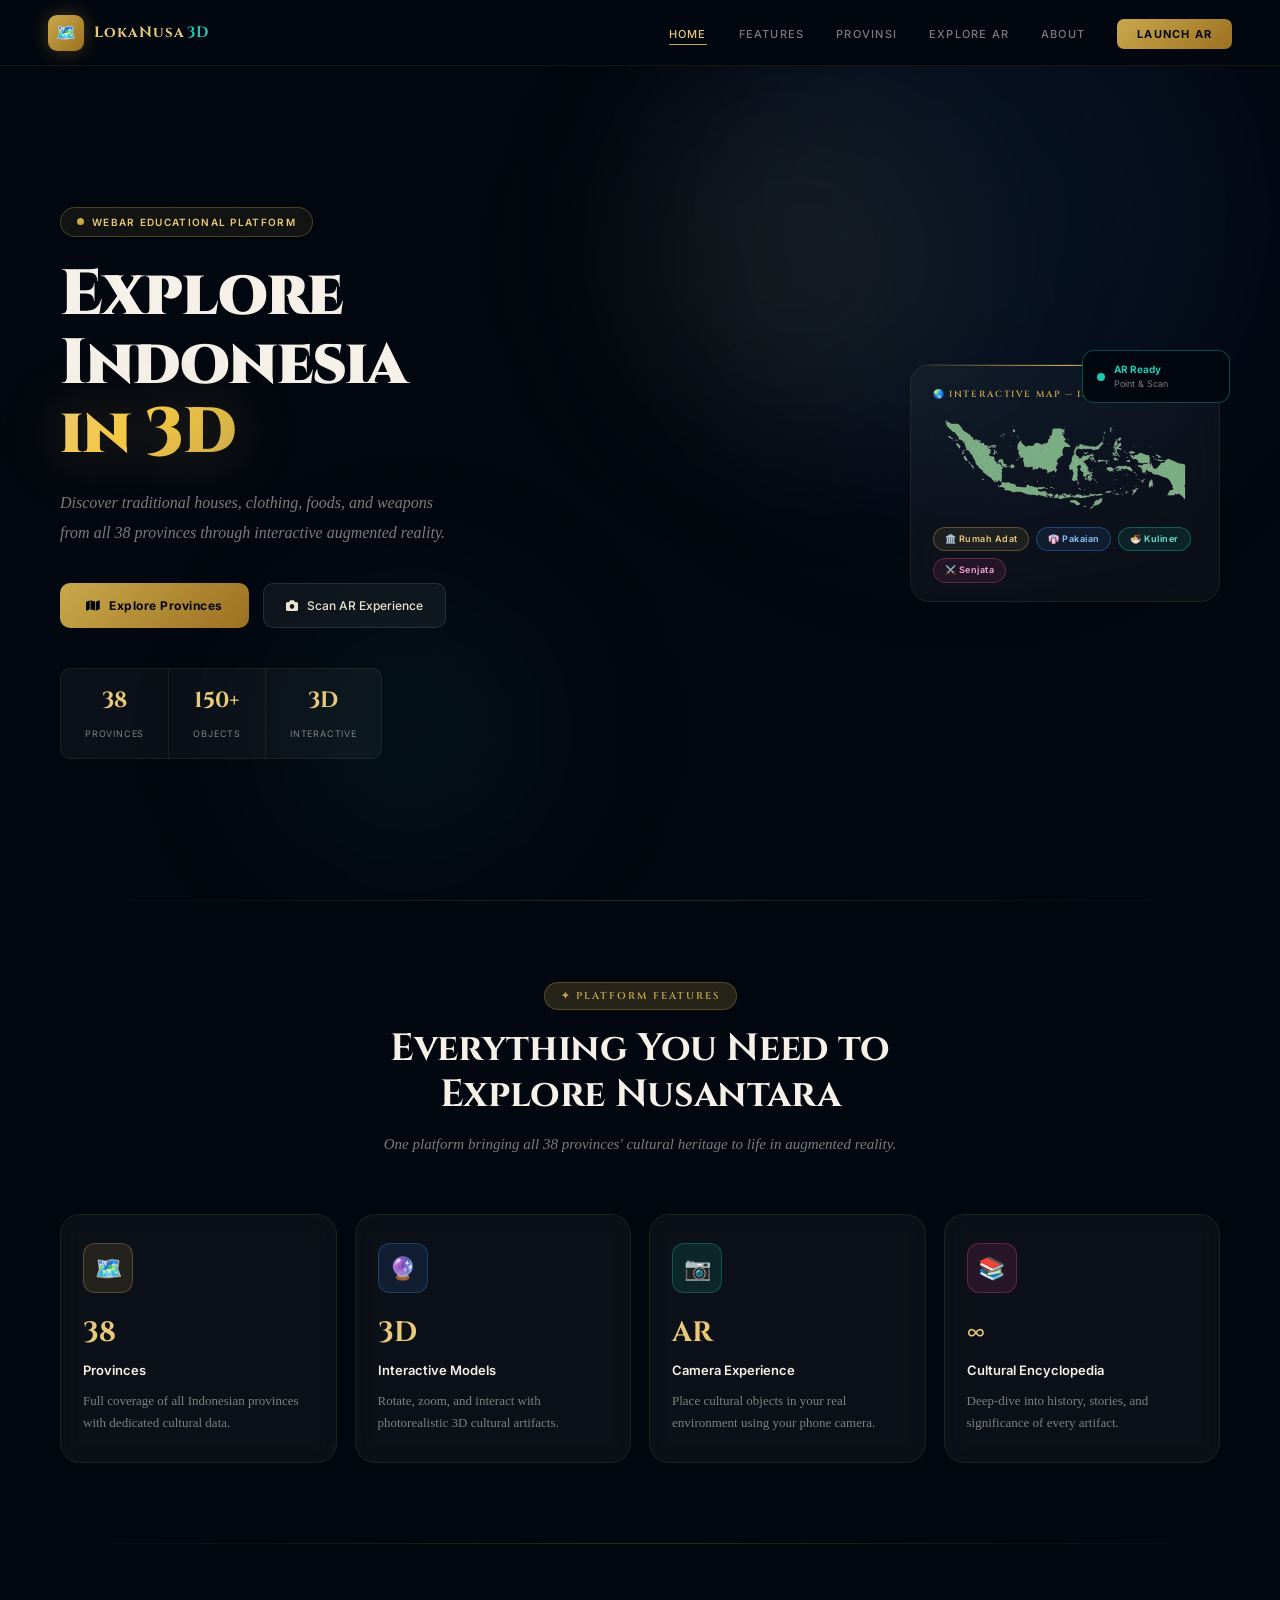
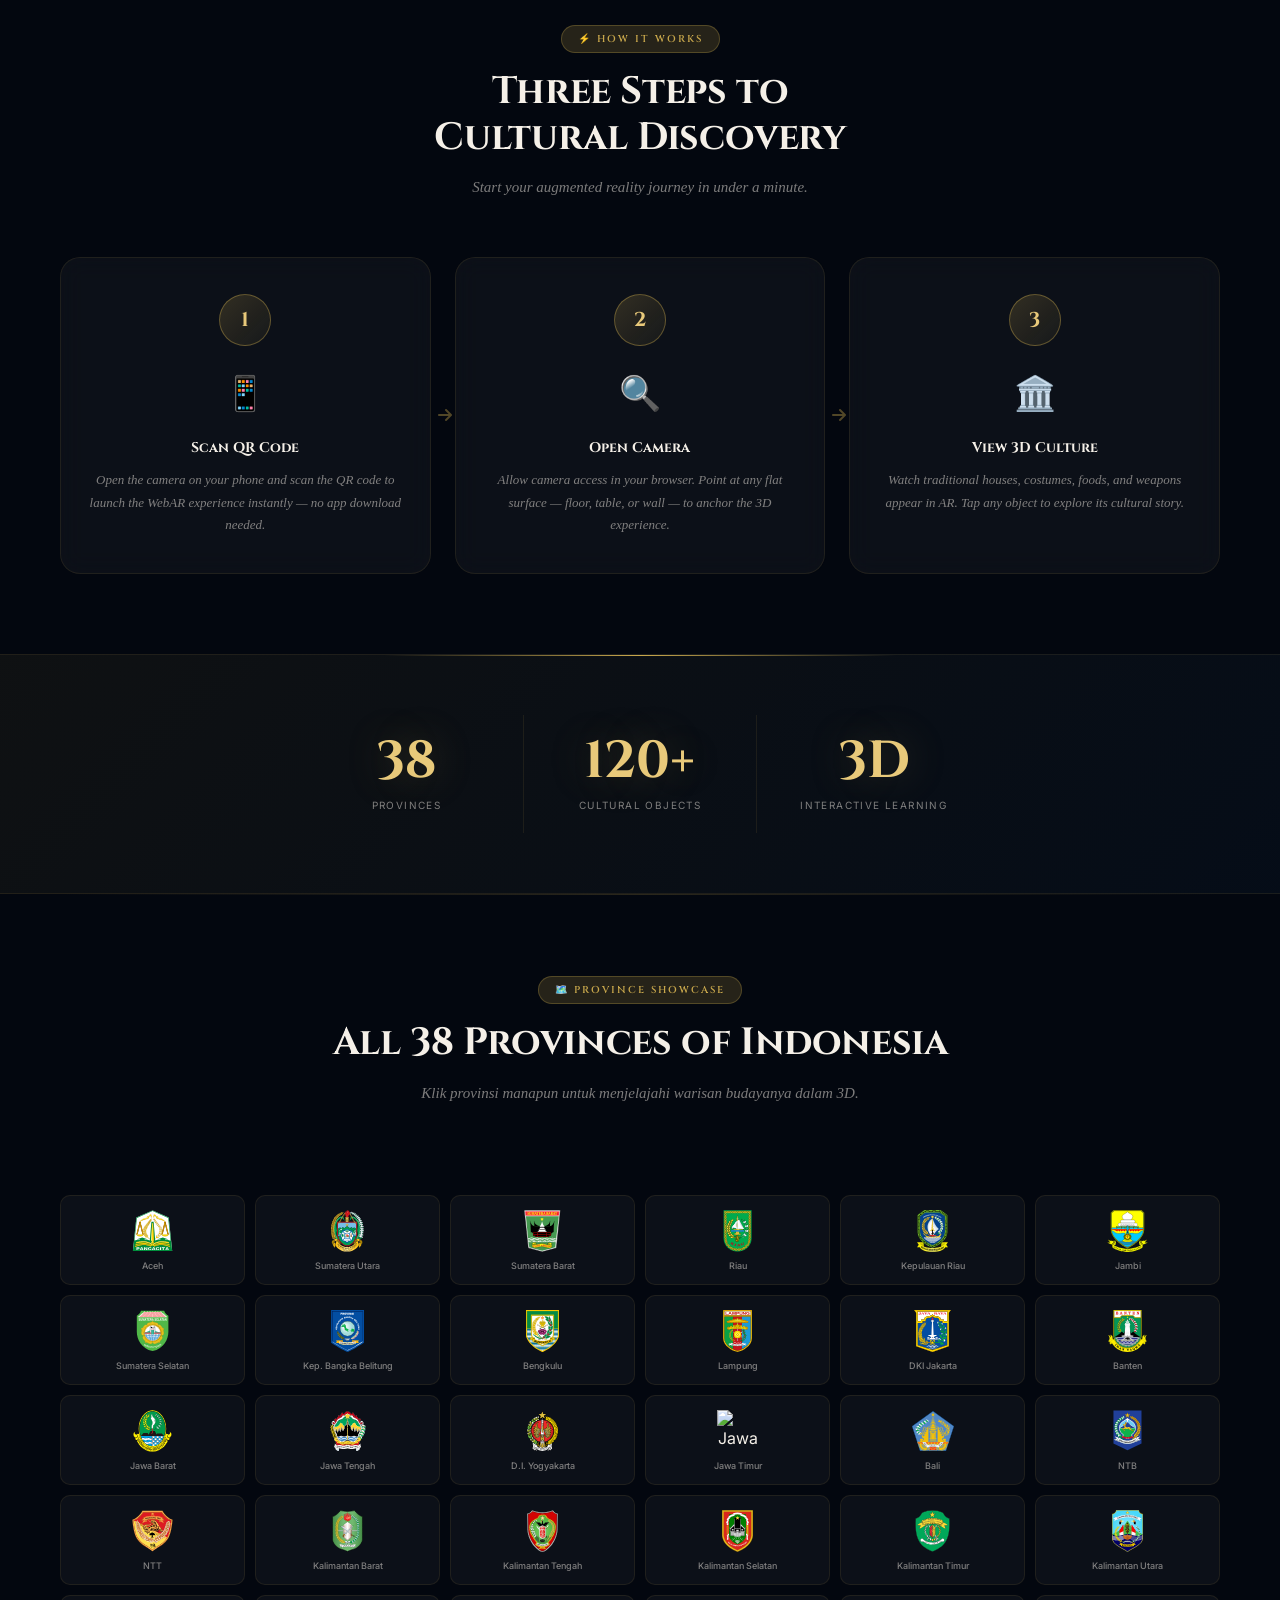
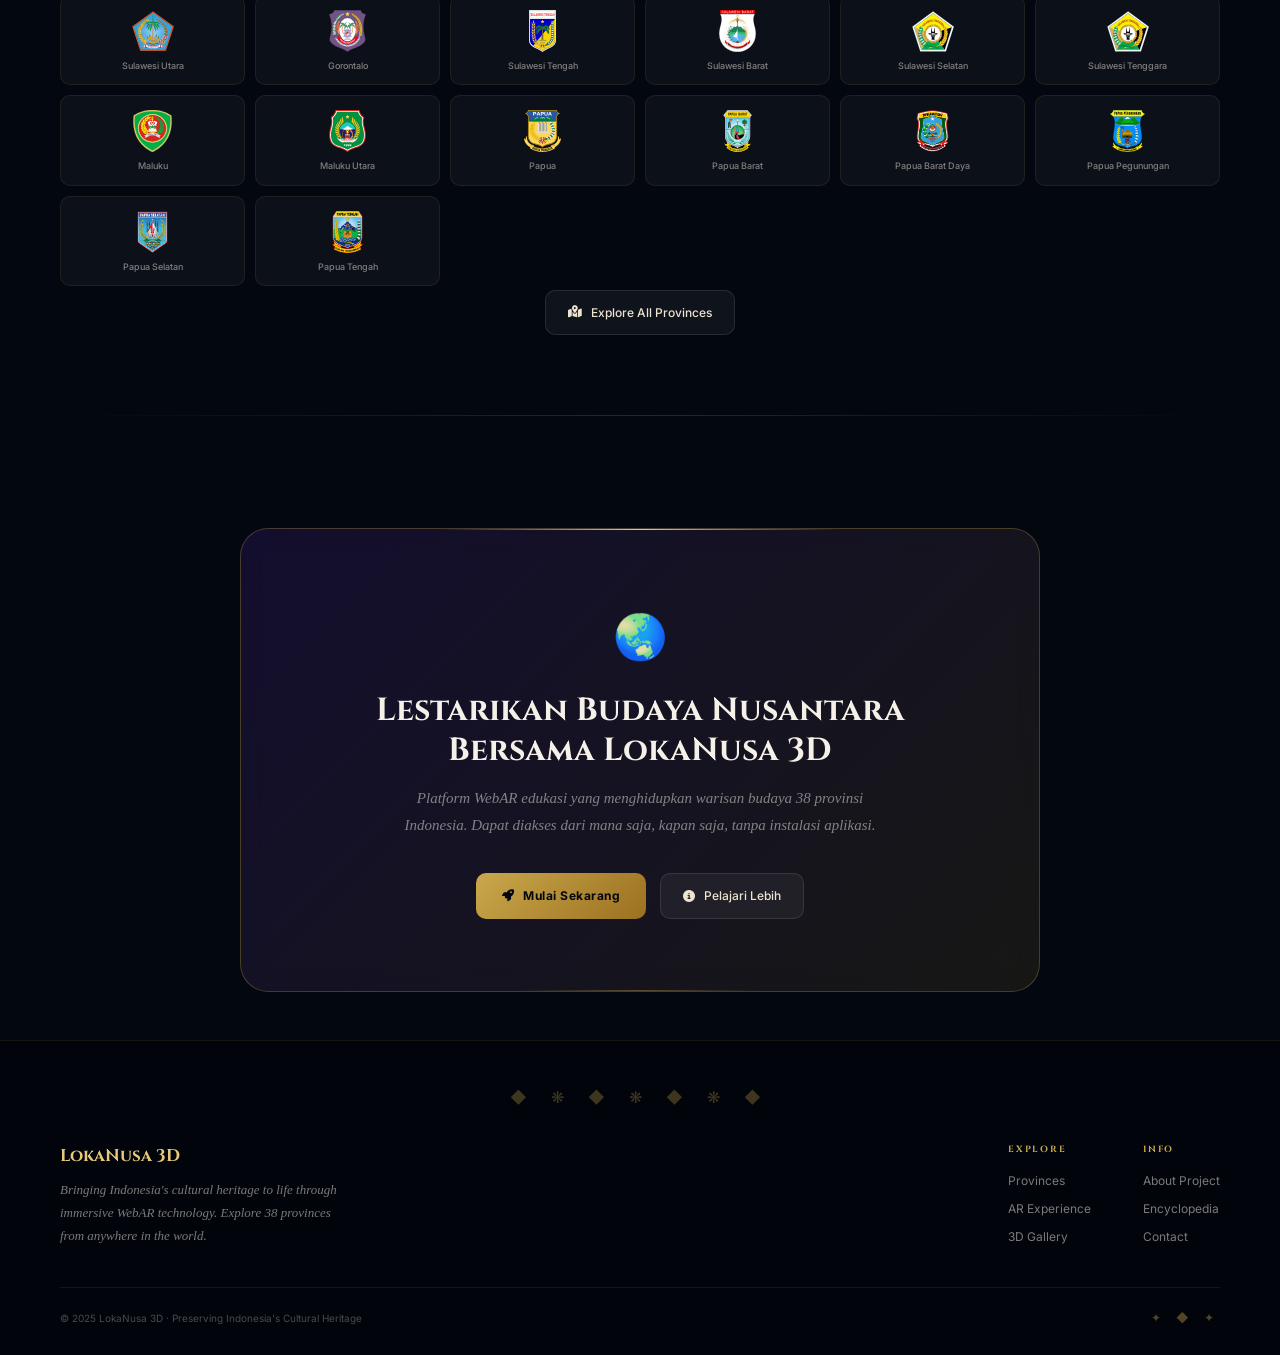
==== index.html @ 1c5eb28c "first commit lokanusa3d" ====
<!DOCTYPE html>
<html lang="id">
<head>
  <meta charset="UTF-8" />
  <meta http-equiv="X-UA-Compatible" content="IE=edge" />
  <meta name="viewport" content="width=device-width, initial-scale=1.0" />
  <title>LokaNusa 3D — Explore Indonesia in 3D</title>
  <link rel="preconnect" href="https://fonts.googleapis.com" />
  <link rel="preconnect" href="https://fonts.gstatic.com" crossorigin />
  <link href="https://fonts.googleapis.com/css2?family=Cinzel:wght@400;600;700&family=Inter:wght@300;400;500;600&display=swap" rel="stylesheet" />
  <link rel="stylesheet" href="https://cdnjs.cloudflare.com/ajax/libs/font-awesome/6.5.0/css/all.min.css" crossorigin="anonymous" />
  <link rel="stylesheet" href="/home/style.css" />
</head>
<body>

  <!-- ═══ NAVBAR ═══ -->
<nav class="ln-nav" id="navbar">
  <div class="nav-logo">
    <div class="nav-logo-glyph">🗺️</div>
    <span class="nav-logo-text">LokaNusa<span class="logo-3d">3D</span></span>
  </div>
  <ul class="nav-links" id="navMenu">
    <li><a href="#home" class="active">Home</a></li>
    <li><a href="#features">Features</a></li>
    <li><a href="#provinces">PROVINSI</a></li>
    <li><a href="#how-it-works">Explore AR</a></li>
    <li><a href="#about">About</a></li>
    <li><a href="#contact" class="nav-cta">Launch AR</a></li>
  </ul>
  <button class="nav-hamburger" id="hamburger" aria-label="Menu">
    <span></span><span></span><span></span>
  </button>
</nav>

  <!-- ═══ HERO ═══ -->
  <section class="nv-hero" id="home">
    <div class="hero-glow-orb orb1"></div>
    <div class="hero-glow-orb orb2"></div>
    <div class="hero-glow-orb orb3"></div>

    <div class="hero-content reveal">
      <div class="hero-badge">
        <div class="hero-badge-dot"></div>
        WebAR Educational Platform
      </div>
      <h1 class="hero-title">Explore<br>Indonesia<br><span class="gold">in 3D</span></h1>
      <p class="hero-sub">Discover traditional houses, clothing, foods, and weapons from all 38 provinces through interactive augmented reality.</p>
      <div class="hero-btns">
        <a href="#provinces" class="btn-gold">
          <i class="fa-solid fa-map"></i> Explore Provinces
        </a>
        <a href="#how-it-works" class="btn-outline">
          <i class="fa-solid fa-camera"></i> Scan AR Experience
        </a>
      </div>
      <div class="hero-stats">
        <div class="hs-stat"><strong>38</strong><span>Provinces</span></div>
        <div class="hs-stat"><strong>150+</strong><span>Objects</span></div>
        <div class="hs-stat"><strong>3D</strong><span>Interactive</span></div>
      </div>
    </div>

    <div class="hero-map-wrap reveal delay-1">
      <div class="map-card float-anim">
        <div class="map-card-title">🌏 Interactive Map — Indonesia</div>
        <img src="../assets/maps/id.svg" class="indo-map" alt="Indonesia Map">
        <div class="culture-chips">
          <div class="chip chip-gold">🏛️ Rumah Adat</div>
          <div class="chip chip-blue">👘 Pakaian</div>
          <div class="chip chip-teal">🍜 Kuliner</div>
          <div class="chip chip-pink">⚔️ Senjata</div>
        </div>
      </div>

      <div class="ar-status-chip float-anim-2">
        <div class="ar-dot"></div>
        <div>
          <div class="ar-label">AR Ready</div>
          <div class="ar-sub">Point &amp; Scan</div>
        </div>
      </div>
    </div>
  </section>

  <!-- ═══ FEATURES ═══ -->
  <div class="section-divider"></div>
  <section class="nv-section" id="features">
    <div class="section-header">
      <div class="section-tag">✦ Platform Features</div>
      <h2 class="section-title">Everything You Need to<br>Explore Nusantara</h2>
      <p class="section-sub">One platform bringing all 38 provinces' cultural heritage to life in augmented reality.</p>
    </div>
    <div class="features-grid">
      <div class="feat-card reveal">
        <div class="feat-icon icon-gold">🗺️</div>
        <div class="feat-num">38</div>
        <div class="feat-label">Provinces</div>
        <div class="feat-desc">Full coverage of all Indonesian provinces with dedicated cultural data.</div>
      </div>
      <div class="feat-card reveal delay-1">
        <div class="feat-icon icon-blue">🔮</div>
        <div class="feat-num">3D</div>
        <div class="feat-label">Interactive Models</div>
        <div class="feat-desc">Rotate, zoom, and interact with photorealistic 3D cultural artifacts.</div>
      </div>
      <div class="feat-card reveal delay-2">
        <div class="feat-icon icon-teal">📷</div>
        <div class="feat-num">AR</div>
        <div class="feat-label">Camera Experience</div>
        <div class="feat-desc">Place cultural objects in your real environment using your phone camera.</div>
      </div>
      <div class="feat-card reveal delay-3">
        <div class="feat-icon icon-pink">📚</div>
        <div class="feat-num">∞</div>
        <div class="feat-label">Cultural Encyclopedia</div>
        <div class="feat-desc">Deep-dive into history, stories, and significance of every artifact.</div>
      </div>
    </div>
  </section>

  <!-- ═══ HOW IT WORKS ═══ -->
  <div class="section-divider"></div>
  <section class="nv-section" id="how-it-works">
    <div class="section-header">
      <div class="section-tag">⚡ How It Works</div>
      <h2 class="section-title">Three Steps to<br>Cultural Discovery</h2>
      <p class="section-sub">Start your augmented reality journey in under a minute.</p>
    </div>
    <div class="hiw-grid">
      <div class="hiw-step reveal">
        <div class="hiw-num">1</div>
        <div class="hiw-icon">📱</div>
        <h3 class="hiw-title">Scan QR Code</h3>
        <p class="hiw-desc">Open the camera on your phone and scan the QR code to launch the WebAR experience instantly — no app download needed.</p>
        <div class="hiw-connector"><i class="fa-solid fa-arrow-right"></i></div>
      </div>
      <div class="hiw-step reveal delay-1">
        <div class="hiw-num">2</div>
        <div class="hiw-icon">🔍</div>
        <h3 class="hiw-title">Open Camera</h3>
        <p class="hiw-desc">Allow camera access in your browser. Point at any flat surface — floor, table, or wall — to anchor the 3D experience.</p>
        <div class="hiw-connector"><i class="fa-solid fa-arrow-right"></i></div>
      </div>
      <div class="hiw-step reveal delay-2">
        <div class="hiw-num">3</div>
        <div class="hiw-icon">🏛️</div>
        <h3 class="hiw-title">View 3D Culture</h3>
        <p class="hiw-desc">Watch traditional houses, costumes, foods, and weapons appear in AR. Tap any object to explore its cultural story.</p>
      </div>
    </div>
  </section>

  <!-- ═══ STATS ═══ -->
  <div class="stats-section">
    <div class="stats-grid">
      <div class="stat-item reveal">
        <div class="stat-num" data-target="38">0</div>
        <div class="stat-label">Provinces</div>
      </div>
      <div class="stat-divider"></div>
      <div class="stat-item reveal delay-1">
        <div class="stat-num" data-target="150" data-suffix="+">0</div>
        <div class="stat-label">Cultural Objects</div>
      </div>
      <div class="stat-divider"></div>
      <div class="stat-item reveal delay-2">
        <div class="stat-num">3D</div>
        <div class="stat-label">Interactive Learning</div>
      </div>
    </div>
  </div>

  <!-- ═══ PROVINCE SHOWCASE ═══ -->
  <div class="section-divider"></div>
  <section class="nv-section" id="provinces">
    <div class="section-header">
      <div class="section-tag">🗺️ Province Showcase</div>
      <h2 class="section-title">All 38 Provinces of Indonesia</h2>
      <p class="section-sub">Klik provinsi manapun untuk menjelajahi warisan budayanya dalam 3D.</p>
    </div>
    <div class="provinces-grid" id="provGrid"></div>
    <div class="prov-cta">
      <a href="#" class="btn-outline">
        <i class="fa-solid fa-map-location-dot"></i> Explore All Provinces
      </a>
    </div>
  </section>

  <!-- ═══ ABOUT / FEEDBACK ═══ -->
  <div class="section-divider"></div>
  <section class="nv-section" id="about">
    <div class="feedback-box reveal">
      <div class="fb-deco">🌏</div>
      <h2 class="fb-title">Lestarikan Budaya Nusantara<br>Bersama LokaNusa 3D</h2>
      <p class="fb-sub">Platform WebAR edukasi yang menghidupkan warisan budaya 38 provinsi Indonesia. Dapat diakses dari mana saja, kapan saja, tanpa instalasi aplikasi.</p>
      <div class="fb-btns">
        <a href="#contact" class="btn-gold"><i class="fa-solid fa-rocket"></i> Mulai Sekarang</a>
        <a href="#how-it-works" class="btn-outline"><i class="fa-solid fa-circle-info"></i> Pelajari Lebih</a>
      </div>
    </div>
  </section>

  <!-- ═══ FOOTER ═══ -->
  <footer class="nv-footer" id="contact">
    <div class="footer-ornament-top">◆ ❋ ◆ ❋ ◆ ❋ ◆</div>
    <div class="footer-top">
      <div class="footer-brand">
        <div class="footer-brand-name">LokaNusa 3D</div>
        <p class="footer-brand-desc">Bringing Indonesia's cultural heritage to life through immersive WebAR technology. Explore 38 provinces from anywhere in the world.</p>
      </div>
      <div class="footer-links">
        <div class="footer-col">
          <h5>Explore</h5>
          <a href="#provinces">Provinces</a>
          <a href="#how-it-works">AR Experience</a>
          <a href="#features">3D Gallery</a>
        </div>
        <div class="footer-col">
          <h5>Info</h5>
          <a href="#about">About Project</a>
          <a href="#features">Encyclopedia</a>
          <a href="#contact">Contact</a>
        </div>
      </div>
    </div>
    <div class="footer-bottom">
      <div class="footer-copy">© 2025 LokaNusa 3D · Preserving Indonesia's Cultural Heritage</div>
      <div class="footer-ornament-bottom">✦ ◆ ✦</div>
    </div>
  </footer>

  <!-- ✅ Diperbaiki: nama file script yang benar -->
  <script src="/home/main.js"></script>
</body>
</html>
---- home/style.css ----
/* ════════════════════════════════════════
   LokaNusa 3D — style.css  (Home Page)
   Dark Luxury · Gold Accent · Glassmorphism
   Unified with provinsi.css
════════════════════════════════════════ */

/* ─── ROOT VARIABLES ─── */
:root {
  --navy:        #03070f;
  --navy2:       #060d1c;
  --navy3:       #0a1530;
  --navy4:       #0e1e44;
  --gold:        #c9a84c;
  --gold2:       #e8c97a;
  --gold3:       #f5e0a0;
  --gold-dim:    rgba(201,168,76,0.18);
  --gold-glow:   rgba(201,168,76,0.35);
  --ivory:       #f5f0e8;
  --ivory2:      #ede4d0;
  --muted:       rgba(245,240,232,0.5);
  --muted2:      rgba(245,240,232,0.3);
  --border:      rgba(201,168,76,0.2);
  --border2:     rgba(201,168,76,0.1);
  --teal:        #1ec8b0;
  --blue:        #3a8ef6;
  --rose:        #ec4899;
  --purple:      #7c3aed;
  --glass:       rgba(255,255,255,0.04);
  --glass-hov:   rgba(255,255,255,0.07);
  --font-display:'Cinzel', serif;
  --font-body:   'Cormorant Garamond', serif;
  --font-ui:     'Inter', sans-serif;
  --r:           16px;
  --r-sm:        10px;
  --r-xs:        7px;
  --t:           0.35s cubic-bezier(.4,0,.2,1);
}

/* ─── RESET ─── */
*, *::before, *::after { box-sizing: border-box; margin: 0; padding: 0; }
html { scroll-behavior: smooth; }
body {
  font-family: var(--font-ui);
  background: var(--navy);
  color: var(--ivory);
  overflow-x: hidden;
  line-height: 1.6;
}
a { text-decoration: none; color: inherit; }
ul { list-style: none; }
button { cursor: pointer; border: none; font-family: var(--font-ui); }
img { display: block; }

/* Scrollbar */
::-webkit-scrollbar { width: 5px; }
::-webkit-scrollbar-track { background: var(--navy2); }
::-webkit-scrollbar-thumb { background: rgba(201,168,76,0.3); border-radius: 3px; }

/* ─── PARTICLE CANVAS ─── */
#particleCanvas {
  position: fixed; inset: 0;
  pointer-events: none; z-index: 0; opacity: 0.5;
}

/* ════════════════════════════════════════
   NAVBAR (unified — sama dengan provinsi.css)
════════════════════════════════════════ */
.ln-nav {
  position: sticky; top: 0; z-index: 1000;
  display: flex; align-items: center; justify-content: space-between;
  padding: 0 48px; height: 66px;
  background: rgba(3,7,15,0.8);
  backdrop-filter: blur(24px);
  -webkit-backdrop-filter: blur(24px);
  border-bottom: 1px solid var(--border2);
  transition: box-shadow 0.4s ease;
}
.ln-nav.scrolled {
  box-shadow: 0 4px 48px rgba(0,0,0,0.7);
  border-bottom-color: var(--border);
}

/* Logo */
.nav-logo { display: flex; align-items: center; gap: 10px; }
.nav-logo-glyph {
  width: 36px; height: 36px;
  background: linear-gradient(135deg, var(--gold), #9c7020);
  border-radius: 9px;
  display: flex; align-items: center; justify-content: center;
  font-size: 16px; color: var(--navy); font-weight: 900;
  box-shadow: 0 0 20px rgba(201,168,76,0.3);
  flex-shrink: 0;
}
.nav-logo-text {
  font-family: var(--font-display);
  font-size: 15px; font-weight: 700;
  color: var(--gold2); letter-spacing: 0.07em;
}
.logo-3d { color: var(--teal); margin-left: 2px; }

/* Nav links */
.nav-links {
  display: flex; align-items: center; gap: 32px;
}
.nav-links li a {
  font-size: 11px; font-weight: 500;
  color: var(--muted);
  letter-spacing: 0.11em; text-transform: uppercase;
  transition: color var(--t);
  position: relative;
}
.nav-links li a::after {
  content: '';
  position: absolute; bottom: -4px; left: 0; right: 0;
  height: 1px; background: var(--gold);
  transform: scaleX(0); transition: transform var(--t);
}
.nav-links li a:hover,
.nav-links li a.active { color: var(--gold2); }
.nav-links li a:hover::after,
.nav-links li a.active::after { transform: scaleX(1); }

.nav-cta {
  background: linear-gradient(135deg, var(--gold), #9c7020) !important;
  color: var(--navy) !important;
  padding: 8px 20px;
  border-radius: var(--r-xs);
  font-weight: 700 !important;
  font-size: 11px;
  transition: transform var(--t), box-shadow var(--t) !important;
}
.nav-cta:hover {
  transform: translateY(-2px);
  box-shadow: 0 8px 24px rgba(201,168,76,0.4) !important;
}
.nav-cta::after { display: none !important; }

/* Mobile hamburger */
.nav-hamburger {
  display: none;
  flex-direction: column; gap: 5px;
  background: none; border: 1px solid var(--border);
  padding: 9px 11px; border-radius: var(--r-xs);
  transition: background var(--t);
}
.nav-hamburger span {
  display: block; width: 18px; height: 1.5px;
  background: var(--ivory); border-radius: 2px;
}
.nav-hamburger:hover { background: var(--glass); }

/* ════════════════════════════════════════
   HERO
════════════════════════════════════════ */
.nv-hero {
  position: relative;
  min-height: calc(100vh - 66px);
  display: flex; align-items: center;
  gap: 60px; padding: 80px 60px 80px;
  overflow: hidden; z-index: 1;
}

/* Glow orbs */
.hero-glow-orb {
  position: absolute; border-radius: 50%;
  pointer-events: none; filter: blur(90px); z-index: 0;
}
.orb1 { width: 560px; height: 560px; background: rgba(58,142,246,0.08);  top: -130px; right: 40px; }
.orb2 { width: 320px; height: 320px; background: rgba(201,168,76,0.09);  top:  30px;  right: 320px; }
.orb3 { width: 260px; height: 260px; background: rgba(30,200,176,0.07);  bottom: 40px; left: 280px; }

/* Batik texture overlay */
.nv-hero::before {
  content: '';
  position: absolute; inset: 0; z-index: 0;
  opacity: 0.025;
  background-image:
    repeating-conic-gradient(rgba(201,168,76,0.3) 0%, transparent 1%, transparent 15%, rgba(201,168,76,0.2) 16%),
    repeating-linear-gradient(45deg, transparent 0px, transparent 20px, rgba(201,168,76,0.1) 20px, rgba(201,168,76,0.1) 21px);
  background-size: 60px 60px, 40px 40px;
  pointer-events: none;
}

/* Ornamental frame corners */
.hero-ornament-frame {
  position: absolute; inset: 20px;
  pointer-events: none; z-index: 1;
}
.orn-corner {
  position: absolute;
  width: 48px; height: 48px;
  border-color: rgba(201,168,76,0.28); border-style: solid;
}
.orn-tl { top: 0; left: 0; border-width: 1px 0 0 1px; }
.orn-tr { top: 0; right: 0; border-width: 1px 1px 0 0; }
.orn-bl { bottom: 0; left: 0; border-width: 0 0 1px 1px; }
.orn-br { bottom: 0; right: 0; border-width: 0 1px 1px 0; }

/* Ornamental lines — sesuai provinsi */
.orn-h-line, .orn-v-line {
  position: absolute;
  background: linear-gradient(90deg, transparent, rgba(201,168,76,0.15), transparent);
}
.orn-h-line { height: 1px; left: 60px; right: 60px; }
.orn-h-top  { top: 0; }
.orn-h-bot  { bottom: 0; }
.orn-v-line {
  width: 1px;
  background: linear-gradient(180deg, transparent, rgba(201,168,76,0.15), transparent);
  top: 60px; bottom: 60px;
}
.orn-v-left  { left: 0; }
.orn-v-right { right: 0; }

/* Hero content */
.hero-content {
  position: relative; z-index: 2;
  flex: 1; max-width: 500px;
}

.hero-badge {
  display: inline-flex; align-items: center; gap: 8px;
  background: rgba(201,168,76,0.08);
  border: 1px solid rgba(201,168,76,0.3);
  color: var(--gold2);
  padding: 6px 16px; border-radius: 32px;
  font-size: 10px; font-weight: 600;
  letter-spacing: 0.13em; text-transform: uppercase;
  margin-bottom: 24px;
}
.hero-badge-dot {
  width: 7px; height: 7px;
  border-radius: 50%; background: var(--gold);
  animation: pulse 2s infinite;
}

.hero-title {
  font-family: var(--font-display);
  font-size: clamp(42px, 5vw, 68px);
  font-weight: 900; line-height: 1.08;
  letter-spacing: -0.02em;
  color: var(--ivory);
  margin-bottom: 20px;
}
.hero-title .gold {
  background: linear-gradient(135deg, var(--gold2) 0%, #f5c842 40%, var(--gold) 100%);
  -webkit-background-clip: text;
  -webkit-text-fill-color: transparent;
  background-clip: text;
  filter: drop-shadow(0 0 30px rgba(201,168,76,0.3));
}

.hero-sub {
  font-family: var(--font-body);
  font-size: clamp(14px, 1.5vw, 16px);
  font-style: italic; line-height: 1.85;
  color: var(--muted); margin-bottom: 36px;
  max-width: 400px;
}

.hero-btns { display: flex; gap: 14px; flex-wrap: wrap; margin-bottom: 40px; }

/* Stat row */
.hero-stats {
  display: flex;
  background: var(--glass);
  border: 1px solid var(--border2);
  border-radius: var(--r-sm);
  overflow: hidden; width: fit-content;
}
.hs-stat {
  padding: 14px 24px; text-align: center;
  border-right: 1px solid var(--border2);
}
.hs-stat:last-child { border-right: none; }
.hs-stat strong {
  display: block;
  font-family: var(--font-display);
  font-size: 22px; font-weight: 700;
  color: var(--gold2);
}
.hs-stat span {
  font-size: 9px; color: var(--muted);
  text-transform: uppercase; letter-spacing: 0.09em;
}

/* AR status — selaraskan dengan provinsi .hero-ar-status */
.hero-ar-status {
  display: inline-flex; align-items: center; gap: 12px;
  background: rgba(30,200,176,0.07);
  border: 1px solid rgba(30,200,176,0.2);
  border-radius: 32px;
  padding: 8px 20px;
  font-size: 10px; letter-spacing: 0.06em;
}
.ar-live-dot {
  width: 7px; height: 7px;
  border-radius: 50%; background: var(--teal);
  animation: pulse 1.5s infinite;
  flex-shrink: 0;
}
.ar-live-text { color: var(--teal); font-weight: 600; }
.ar-divider   { color: var(--muted2); }
.ar-detail    { color: var(--muted); }

/* ─── HERO MAP CARD ─── */
.hero-map-wrap {
  position: relative; z-index: 2;
  flex: 1; display: flex; justify-content: flex-end; align-items: center;
}
.map-card {
  background: var(--glass);
  border: 1px solid var(--border2);
  border-radius: 20px;
  padding: 22px 22px 18px;
  backdrop-filter: blur(16px);
  -webkit-backdrop-filter: blur(16px);
  width: 310px;
  position: relative; overflow: hidden;
}
.map-card::before {
  content: '';
  position: absolute; top: 0; left: 0; right: 0; height: 1px;
  background: linear-gradient(90deg, transparent, var(--gold), transparent);
}
.map-card-title {
  font-family: var(--font-display);
  font-size: 9px; letter-spacing: 0.18em; text-transform: uppercase;
  color: var(--gold); margin-bottom: 14px; font-weight: 600;
}
.indo-map {
  width: 100%; max-width: 420px;
  height: auto; object-fit: contain;
  margin: 0 auto;
  filter: brightness(1.1) contrast(1.05);
}

.culture-chips {
  display: flex; gap: 7px; flex-wrap: wrap; margin-top: 14px;
}
.chip {
  padding: 4px 11px; border-radius: 24px;
  font-size: 9px; font-weight: 600; letter-spacing: 0.05em;
  border: 1px solid;
}
.chip-gold   { background: rgba(201,168,76,0.1); border-color: rgba(201,168,76,0.35); color: var(--gold2); }
.chip-blue   { background: rgba(58,142,246,0.1); border-color: rgba(58,142,246,0.35); color: #93c5fd; }
.chip-teal   { background: rgba(30,200,176,0.1); border-color: rgba(30,200,176,0.35); color: #6ee7d7; }
.chip-pink   { background: rgba(236,72,153,0.1); border-color: rgba(236,72,153,0.35); color: #f9a8d4; }

.ar-status-chip {
  position: absolute; top: -14px; right: -10px;
  background: rgba(3,7,15,0.95);
  border: 1px solid rgba(30,200,176,0.35);
  border-radius: 12px; padding: 10px 14px;
  display: flex; align-items: center; gap: 9px;
  min-width: 148px;
  backdrop-filter: blur(14px);
}
.ar-dot {
  width: 8px; height: 8px; border-radius: 50%;
  background: var(--teal); animation: pulse 1.5s infinite; flex-shrink: 0;
}
.ar-label { font-size: 10px; font-weight: 700; color: var(--teal); }
.ar-sub   { font-size: 9px; color: var(--muted); }

/* Scroll indicator — selaraskan dengan provinsi */
.scroll-indicator {
  position: absolute; bottom: 28px; left: 50%; transform: translateX(-50%);
  display: flex; flex-direction: column; align-items: center; gap: 8px;
  z-index: 2;
}
.scroll-mouse {
  width: 22px; height: 36px;
  border: 1.5px solid rgba(201,168,76,0.35);
  border-radius: 12px;
  display: flex; justify-content: center; padding-top: 6px;
}
.scroll-wheel {
  width: 3px; height: 7px;
  background: var(--gold);
  border-radius: 2px;
  animation: scrollWheel 2s ease-in-out infinite;
}
.scroll-indicator span {
  font-size: 9px; color: var(--muted2);
  letter-spacing: 0.1em; text-transform: uppercase;
}

/* ════════════════════════════════════════
   BUTTONS (global)
════════════════════════════════════════ */
.btn-gold {
  display: inline-flex; align-items: center; gap: 9px;
  background: linear-gradient(135deg, var(--gold), #9c7020);
  color: var(--navy);
  padding: 13px 26px;
  border-radius: var(--r-sm);
  font-size: 12px; font-weight: 700;
  letter-spacing: 0.04em;
  border: none; cursor: pointer;
  position: relative; overflow: hidden;
  transition: transform var(--t), box-shadow var(--t);
}
.btn-gold::before {
  content: '';
  position: absolute; inset: 0;
  background: linear-gradient(135deg, rgba(255,255,255,0.18), transparent);
  opacity: 0; transition: opacity var(--t);
}
.btn-gold:hover { transform: translateY(-3px); box-shadow: 0 12px 32px rgba(201,168,76,0.45); }
.btn-gold:hover::before { opacity: 1; }

/* btn-primary-glow — alias dari provinsi */
.btn-primary-glow {
  display: inline-flex; align-items: center; gap: 10px;
  background: linear-gradient(135deg, var(--gold), #9c7020);
  color: var(--navy);
  padding: 14px 30px;
  border-radius: var(--r-sm);
  font-size: 13px; font-weight: 700;
  letter-spacing: 0.04em;
  position: relative; overflow: hidden;
  transition: transform var(--t), box-shadow var(--t);
}
.btn-primary-glow::before {
  content: '';
  position: absolute; inset: 0;
  background: linear-gradient(135deg, rgba(255,255,255,0.18), transparent);
  opacity: 0; transition: opacity var(--t);
}
.btn-primary-glow:hover {
  transform: translateY(-3px);
  box-shadow: 0 12px 36px rgba(201,168,76,0.5);
}
.btn-primary-glow:hover::before { opacity: 1; }

.btn-icon { font-size: 18px; }
.btn-pulse {
  position: absolute; right: 12px; top: 50%; transform: translateY(-50%);
  width: 8px; height: 8px;
  border-radius: 50%; background: var(--navy);
  animation: pulse 1.8s infinite; opacity: 0.5;
}

.btn-outline {
  display: inline-flex; align-items: center; gap: 9px;
  background: rgba(255,255,255,0.05);
  color: var(--ivory2);
  padding: 12px 22px;
  border-radius: var(--r-sm);
  font-size: 12px; font-weight: 500;
  border: 1px solid rgba(255,255,255,0.1);
  cursor: pointer;
  transition: background var(--t), border-color var(--t), transform var(--t);
}
.btn-outline:hover {
  background: rgba(255,255,255,0.09);
  border-color: rgba(201,168,76,0.4);
  transform: translateY(-2px);
}

/* btn-ghost — dari provinsi */
.btn-ghost {
  display: inline-flex; align-items: center; gap: 8px;
  background: rgba(255,255,255,0.05);
  color: var(--ivory2);
  padding: 13px 26px;
  border-radius: var(--r-sm);
  font-size: 13px; font-weight: 500;
  border: 1px solid rgba(255,255,255,0.1);
  transition: background var(--t), border-color var(--t), transform var(--t);
}
.btn-ghost:hover {
  background: rgba(255,255,255,0.09);
  border-color: rgba(201,168,76,0.35);
  transform: translateY(-2px);
}

/* btn-ghost-sm — dari provinsi */
.btn-ghost-sm {
  background: none;
  border: 1px solid rgba(255,255,255,0.1);
  color: var(--muted);
  padding: 10px;
  border-radius: var(--r-sm);
  font-size: 12px;
  transition: border-color var(--t), color var(--t);
}
.btn-ghost-sm:hover { border-color: rgba(255,255,255,0.2); color: var(--ivory); }

/* btn-launch-ar — dari provinsi */
.btn-launch-ar {
  background: linear-gradient(135deg, var(--teal), var(--blue));
  color: #fff;
  padding: 14px 24px;
  border-radius: var(--r-sm);
  font-size: 13px; font-weight: 700;
  letter-spacing: 0.04em;
  transition: transform var(--t), box-shadow var(--t);
}
.btn-launch-ar:hover {
  transform: translateY(-2px);
  box-shadow: 0 10px 30px rgba(30,200,176,0.4);
}

/* btn-download-qr — dari provinsi */
.btn-download-qr {
  background: linear-gradient(135deg, var(--gold), #9c7020);
  color: var(--navy);
  padding: 13px;
  border-radius: var(--r-sm);
  font-size: 13px; font-weight: 700;
  transition: transform var(--t), box-shadow var(--t);
}
.btn-download-qr:hover {
  transform: translateY(-2px);
  box-shadow: 0 10px 30px rgba(201,168,76,0.4);
}

/* btn-qr & btn-ar — dari provinsi */
.btn-qr, .btn-ar {
  flex: 1;
  display: flex; align-items: center; justify-content: center; gap: 7px;
  padding: 11px 14px;
  border-radius: var(--r-sm);
  font-size: 11px; font-weight: 600;
  letter-spacing: 0.04em;
  transition: transform var(--t), box-shadow var(--t), background var(--t);
}
.btn-qr {
  background: rgba(255,255,255,0.06);
  border: 1px solid rgba(255,255,255,0.12);
  color: var(--ivory2);
}
.btn-qr:hover {
  background: rgba(201,168,76,0.12);
  border-color: rgba(201,168,76,0.35);
  color: var(--gold2);
  transform: translateY(-2px);
}
.btn-ar {
  background: linear-gradient(135deg, rgba(30,200,176,0.2), rgba(58,142,246,0.2));
  border: 1px solid rgba(30,200,176,0.35);
  color: var(--teal);
  position: relative; overflow: hidden;
}
.btn-ar::before {
  content: '';
  position: absolute; inset: 0;
  background: linear-gradient(135deg, rgba(30,200,176,0.3), rgba(58,142,246,0.3));
  opacity: 0; transition: opacity var(--t);
}
.btn-ar:hover {
  transform: translateY(-2px);
  box-shadow: 0 8px 24px rgba(30,200,176,0.3);
}
.btn-ar:hover::before { opacity: 1; }

.btn-icon-svg { width: 14px; height: 14px; flex-shrink: 0; }
.ar-live-badge {
  font-size: 8px; font-weight: 800; letter-spacing: 0.08em;
  color: #fff;
  background: var(--teal);
  padding: 2px 6px; border-radius: 4px;
  position: relative; z-index: 1;
}

/* ════════════════════════════════════════
   SECTION COMMON
════════════════════════════════════════ */
.nv-section { padding: 80px 60px; position: relative; z-index: 1; }

.section-divider {
  height: 1px; margin: 0 60px;
  background: linear-gradient(90deg, transparent, var(--border), transparent);
}

.section-header { text-align: center; margin-bottom: 56px; }
/* alias untuk konsistensi dengan provinsi */
.section-head { text-align: center; margin-bottom: 60px; }

.section-ornament {
  display: flex; align-items: center; gap: 14px;
  justify-content: center; margin-bottom: 14px;
}
/* selaraskan mb provinsi */
.section-head .section-ornament { margin-bottom: 18px; }

.orn-line-l, .orn-line-r {
  flex: 1; max-width: 120px; height: 1px;
  background: linear-gradient(90deg, transparent, var(--gold));
}
.orn-line-r { background: linear-gradient(90deg, var(--gold), transparent); }
.orn-diamond { color: var(--gold); font-size: 12px; }

.section-tag {
  display: inline-flex; align-items: center; gap: 8px;
  background: var(--gold-dim);
  border: 1px solid rgba(201,168,76,0.28);
  color: var(--gold);
  padding: 5px 16px; border-radius: 24px;
  font-family: var(--font-display);
  font-size: 10px; font-weight: 600;
  letter-spacing: 0.2em; text-transform: uppercase;
  margin-bottom: 16px;
}

/* section-eyebrow — dari provinsi (block version) */
.section-eyebrow {
  display: block;
  font-family: var(--font-display);
  font-size: 10px; letter-spacing: 0.22em;
  color: var(--gold); text-transform: uppercase;
  margin-bottom: 12px;
}

.section-title {
  font-family: var(--font-display);
  font-size: clamp(26px, 3.2vw, 38px); font-weight: 700;
  color: var(--ivory); line-height: 1.2;
  margin-bottom: 14px; letter-spacing: -0.01em;
}
/* provinsi pakai sedikit lebih besar — align */
.section-head .section-title {
  font-size: clamp(28px, 3.5vw, 42px);
  margin-bottom: 16px;
}
.section-title em {
  font-style: italic;
  background: linear-gradient(135deg, var(--gold2), #f5c842);
  -webkit-background-clip: text;
  -webkit-text-fill-color: transparent;
  background-clip: text;
}
.section-sub {
  font-family: var(--font-body);
  font-size: 15px; font-style: italic;
  color: var(--muted); line-height: 1.8;
  max-width: 520px; margin-inline: auto;
}
.section-head .section-sub {
  font-size: 14px; max-width: 540px;
}

/* ════════════════════════════════════════
   FEATURES GRID
════════════════════════════════════════ */
.features-grid {
  display: grid;
  grid-template-columns: repeat(4, 1fr);
  gap: 18px;
}
.feat-card {
  background: var(--glass);
  border: 1px solid var(--border2);
  border-radius: 20px;
  padding: 28px 22px;
  position: relative; overflow: hidden;
  backdrop-filter: blur(12px);
  -webkit-backdrop-filter: blur(12px);
  transition: transform var(--t), border-color var(--t), box-shadow var(--t);
}
.feat-card::before {
  content: '';
  position: absolute; inset: 0;
  background: linear-gradient(135deg, rgba(201,168,76,0.07), transparent);
  opacity: 0; transition: opacity var(--t);
  border-radius: 20px;
}
.feat-card:hover {
  transform: translateY(-7px) scale(1.01);
  border-color: var(--border);
  box-shadow: 0 20px 52px rgba(0,0,0,0.55);
}
.feat-card:hover::before { opacity: 1; }

.feat-icon {
  width: 50px; height: 50px; border-radius: 12px;
  display: flex; align-items: center; justify-content: center;
  font-size: 22px; margin-bottom: 18px;
  border: 1px solid;
}
.icon-gold   { background: rgba(201,168,76,0.12); border-color: rgba(201,168,76,0.3); }
.icon-blue   { background: rgba(58,142,246,0.12); border-color: rgba(58,142,246,0.3); }
.icon-teal   { background: rgba(30,200,176,0.12); border-color: rgba(30,200,176,0.3); }
.icon-pink   { background: rgba(236,72,153,0.12); border-color: rgba(236,72,153,0.3); }

.feat-num {
  font-family: var(--font-display);
  font-size: 28px; font-weight: 700;
  color: var(--gold2); margin-bottom: 4px;
}
.feat-label { font-size: 13px; font-weight: 600; color: var(--ivory); margin-bottom: 9px; }
.feat-desc  { font-family: var(--font-body); font-size: 13px; color: var(--muted); line-height: 1.7; }

/* ════════════════════════════════════════
   HOW IT WORKS
════════════════════════════════════════ */
.hiw-grid {
  display: grid; grid-template-columns: repeat(3,1fr); gap: 24px;
}
.hiw-step {
  background: var(--glass);
  border: 1px solid var(--border2);
  border-radius: 20px;
  padding: 36px 26px; text-align: center;
  position: relative;
  backdrop-filter: blur(12px);
  -webkit-backdrop-filter: blur(12px);
  transition: transform var(--t), border-color var(--t);
}
.hiw-step:hover { transform: translateY(-6px); border-color: var(--border); }

.hiw-num {
  width: 52px; height: 52px; border-radius: 50%;
  background: linear-gradient(135deg, rgba(201,168,76,0.2), rgba(201,168,76,0.05));
  border: 1px solid rgba(201,168,76,0.4);
  display: flex; align-items: center; justify-content: center;
  font-family: var(--font-display);
  font-size: 20px; font-weight: 700; color: var(--gold2);
  margin: 0 auto 20px;
}
.hiw-icon  { font-size: 34px; margin-bottom: 16px; }
.hiw-title { font-family: var(--font-display); font-size: 14px; font-weight: 700; color: var(--ivory); margin-bottom: 10px; }
.hiw-desc  { font-family: var(--font-body); font-size: 13px; font-style: italic; color: var(--muted); line-height: 1.75; }

.hiw-connector {
  position: absolute; top: 50%; right: -22px;
  transform: translateY(-50%);
  color: rgba(201,168,76,0.4); font-size: 16px; z-index: 3;
}

/* ════════════════════════════════════════
   STATS SECTION
════════════════════════════════════════ */
.stats-section {
  background: linear-gradient(135deg, rgba(201,168,76,0.06), rgba(58,142,246,0.04));
  border-top: 1px solid var(--border2);
  border-bottom: 1px solid var(--border2);
  padding: 60px;
  position: relative; z-index: 1;
}
.stats-section::before {
  content: '';
  position: absolute; top: 0; left: 50%; transform: translateX(-50%);
  width: 40%; height: 1px;
  background: linear-gradient(90deg, transparent, var(--gold), transparent);
}
.stats-grid {
  display: grid;
  grid-template-columns: 1fr 1px 1fr 1px 1fr;
  max-width: 700px; margin: 0 auto;
}
.stat-item { text-align: center; padding: 20px 32px; }
.stat-num {
  font-family: var(--font-display);
  font-size: 52px; font-weight: 700;
  color: var(--gold2); line-height: 1;
  margin-bottom: 10px;
  text-shadow: 0 0 40px rgba(201,168,76,0.25);
}
.stat-label {
  font-size: 10px; color: var(--muted);
  text-transform: uppercase; letter-spacing: 0.14em;
}
.stat-divider { background: var(--border2); }

/* ════════════════════════════════════════
   PROVINCE GRID
════════════════════════════════════════ */
.provinces-grid {
  display: grid;
  grid-template-columns: repeat(6, 1fr);
  gap: 10px; margin-bottom: 36px;
}
.prov-card {
  background: var(--glass);
  border: 1px solid var(--border2);
  border-radius: var(--r-sm);
  padding: 14px 8px 12px; text-align: center;
  cursor: pointer;
  position: relative; overflow: hidden;
  transition: transform 0.25s ease, border-color 0.25s ease, box-shadow 0.25s ease;
}
.prov-card::before {
  content: '';
  position: absolute; inset: 0;
  background: linear-gradient(135deg, rgba(201,168,76,0.1), transparent);
  opacity: 0; transition: opacity 0.25s;
}
.prov-card:hover {
  transform: translateY(-5px) scale(1.04);
  border-color: var(--border);
  box-shadow: 0 12px 30px rgba(0,0,0,0.5), 0 0 20px rgba(201,168,76,0.1);
}
.prov-card:hover::before { opacity: 1; }
.prov-card.highlighted {
  border-color: var(--border);
  background: rgba(201,168,76,0.07);
}
.prov-logo {
  width: 42px; height: 42px;
  object-fit: contain; margin-bottom: 8px;
  margin-inline: auto;
  transition: transform 0.3s ease, filter 0.3s ease;
}
.prov-card:hover .prov-logo {
  transform: scale(1.15);
  filter: drop-shadow(0 0 10px rgba(201,168,76,0.55));
}
.prov-name {
  font-size: 9px; color: var(--muted);
  font-weight: 500; line-height: 1.35;
}
.prov-cta { text-align: center; margin-top: 10px; }

/* ════════════════════════════════════════
   CULTURE CARDS GRID (dari provinsi)
════════════════════════════════════════ */
.cards-grid {
  display: grid;
  grid-template-columns: repeat(2, 1fr);
  gap: 24px;
  max-width: 980px; margin-inline: auto;
}

.culture-card {
  position: relative;
  background: var(--glass);
  border: 1px solid var(--border2);
  border-radius: 20px;
  overflow: hidden;
  transition: transform var(--t), border-color var(--t), box-shadow var(--t);
  backdrop-filter: blur(12px);
  -webkit-backdrop-filter: blur(12px);
  display: flex; flex-direction: column;
  outline: none;
}
.culture-card:hover {
  transform: translateY(-8px) scale(1.01);
  border-color: var(--border);
  box-shadow: 0 24px 60px rgba(0,0,0,0.6);
}
.culture-card:focus-visible {
  box-shadow: 0 0 0 3px rgba(201,168,76,0.4);
}
.card-glow-border {
  position: absolute; inset: 0; z-index: 0;
  border-radius: 20px;
  opacity: 0; transition: opacity var(--t);
  pointer-events: none;
}
.culture-card:hover .card-glow-border { opacity: 1; }
.card-house:hover  { box-shadow: 0 24px 60px rgba(0,0,0,0.6), 0 0 40px rgba(201,168,76,0.12); }
.card-weapon:hover { box-shadow: 0 24px 60px rgba(0,0,0,0.6), 0 0 40px rgba(58,142,246,0.12); }
.card-food:hover   { box-shadow: 0 24px 60px rgba(0,0,0,0.6), 0 0 40px rgba(30,200,176,0.12); }
.card-cloth:hover  { box-shadow: 0 24px 60px rgba(0,0,0,0.6), 0 0 40px rgba(236,72,153,0.12); }

/* Image zone */
.card-image-zone {
  position: relative; height: 230px;
  cursor: pointer; overflow: hidden;
  background: var(--navy2); flex-shrink: 0;
}
.card-image-zone::after {
  content: '';
  position: absolute; inset: 0;
  background: linear-gradient(180deg, transparent 50%, rgba(3,7,15,0.8) 100%);
  z-index: 1; transition: opacity var(--t);
}
.upload-input { display: none; }

.card-img-placeholder {
  position: absolute; inset: 0; z-index: 2;
  display: flex; flex-direction: column;
  align-items: center; justify-content: center; gap: 10px;
  transition: opacity var(--t);
}
.placeholder-icon { width: 64px; height: 64px; opacity: 0.5; }
.placeholder-text  { font-size: 12px; color: var(--muted2); }
.placeholder-hint  {
  font-size: 9px; color: var(--muted2); letter-spacing: 0.1em;
  background: rgba(255,255,255,0.06);
  border: 1px solid rgba(255,255,255,0.1);
  padding: 3px 10px; border-radius: 24px;
}

.card-uploaded-img {
  width: 100%; height: 100%;
  object-fit: cover; display: block;
  transition: transform 0.5s ease;
}
.card-uploaded-img[src=""] { display: none; }
.culture-card:hover .card-uploaded-img { transform: scale(1.06); }

.card-img-overlay {
  position: absolute; inset: 0; z-index: 3;
  display: flex; align-items: center; justify-content: center;
  background: rgba(3,7,15,0.5);
  opacity: 0; transition: opacity var(--t);
  backdrop-filter: blur(4px);
}
.card-image-zone:hover .card-img-overlay { opacity: 1; }

.img-change-btn {
  background: rgba(201,168,76,0.2);
  border: 1px solid rgba(201,168,76,0.5);
  color: var(--gold2);
  padding: 8px 18px;
  border-radius: var(--r-xs);
  font-size: 11px; font-weight: 600;
  transition: background var(--t);
}
.img-change-btn:hover { background: rgba(201,168,76,0.35); }

.card-category-badge {
  position: absolute; top: 12px; left: 12px; z-index: 4;
  display: flex; align-items: center; gap: 5px;
  padding: 5px 12px; border-radius: 24px;
  font-size: 9px; font-weight: 700; letter-spacing: 0.08em;
  text-transform: uppercase; border: 1px solid;
  backdrop-filter: blur(8px);
}
.badge-gold   { background: rgba(201,168,76,0.2);  border-color: rgba(201,168,76,0.4); color: var(--gold2); }
.badge-blue   { background: rgba(58,142,246,0.2);  border-color: rgba(58,142,246,0.4); color: #93c5fd; }
.badge-teal   { background: rgba(30,200,176,0.2);  border-color: rgba(30,200,176,0.4); color: #6ee7d7; }
.badge-rose   { background: rgba(236,72,153,0.2);  border-color: rgba(236,72,153,0.4); color: #f9a8d4; }

/* Card body */
.card-body {
  padding: 22px 22px 20px;
  display: flex; flex-direction: column; gap: 14px;
  flex: 1; position: relative; z-index: 1;
}
.card-header-row {
  display: flex; align-items: flex-start; justify-content: space-between;
}
.card-title {
  font-family: var(--font-display);
  font-size: 20px; font-weight: 700;
  color: var(--ivory); line-height: 1.15; margin-bottom: 3px;
}
.card-origin {
  font-size: 10px; color: var(--muted2);
  letter-spacing: 0.07em; text-transform: uppercase;
}
.card-ar-indicator {
  display: flex; align-items: center; gap: 5px;
  font-size: 9px; font-weight: 700; letter-spacing: 0.08em; color: var(--teal);
  background: rgba(30,200,176,0.08);
  border: 1px solid rgba(30,200,176,0.25);
  padding: 5px 10px; border-radius: 24px; flex-shrink: 0;
}
.ar-mini-dot {
  width: 5px; height: 5px;
  border-radius: 50%; background: var(--teal);
  animation: pulse 1.8s infinite;
}
.card-desc-area {
  background: rgba(255,255,255,0.03);
  border: 1px solid rgba(255,255,255,0.07);
  border-radius: var(--r-sm);
  padding: 14px 16px;
}
.card-desc {
  font-family: var(--font-body);
  font-size: 14px; line-height: 1.78; color: var(--muted);
}
.card-desc em { color: var(--gold2); font-style: italic; }

.card-meta-row { display: flex; gap: 8px; flex-wrap: wrap; }
.meta-chip {
  display: flex; align-items: center; gap: 5px;
  background: rgba(255,255,255,0.04);
  border: 1px solid rgba(255,255,255,0.08);
  padding: 5px 10px; border-radius: 24px;
  font-size: 10px; color: var(--muted);
}
.meta-icon { font-size: 11px; }

.card-actions { display: flex; gap: 10px; margin-top: auto; }

/* Card asset img */
.card-asset-img {
  width: 100%; height: 100%;
  object-fit: cover; display: block; border-radius: inherit;
}
.card-image-zone:has(.card-uploaded-img:not([src=""])) .card-img-placeholder {
  display: none;
}

/* ════════════════════════════════════════
   MODALS (dari provinsi)
════════════════════════════════════════ */
.modal-overlay {
  position: fixed; inset: 0; z-index: 2000;
  background: rgba(3,7,15,0.88);
  backdrop-filter: blur(16px);
  -webkit-backdrop-filter: blur(16px);
  display: flex; align-items: center; justify-content: center;
  padding: 20px;
  opacity: 0; pointer-events: none;
  transition: opacity 0.3s ease;
}
.modal-overlay.open { opacity: 1; pointer-events: all; }

.modal-close {
  position: absolute; top: 16px; right: 16px;
  width: 32px; height: 32px;
  background: rgba(255,255,255,0.07);
  border: 1px solid rgba(255,255,255,0.12);
  border-radius: 50%; color: var(--muted); font-size: 13px;
  display: flex; align-items: center; justify-content: center;
  transition: background var(--t), color var(--t);
}
.modal-close:hover { background: rgba(255,255,255,0.14); color: var(--ivory); }

/* AR Modal */
.ar-modal-panel {
  position: relative;
  background: rgba(10,21,48,0.95);
  border: 1px solid rgba(30,200,176,0.3);
  border-radius: 24px; padding: 40px 36px 32px;
  width: 100%; max-width: 440px; text-align: center;
  box-shadow: 0 32px 80px rgba(0,0,0,0.7), 0 0 60px rgba(30,200,176,0.08);
  transform: translateY(20px); transition: transform 0.3s ease; overflow: hidden;
}
.modal-overlay.open .ar-modal-panel,
.modal-overlay.open .qr-modal-panel { transform: translateY(0); }

.modal-glow {
  position: absolute; top: -80px; left: 50%; transform: translateX(-50%);
  width: 300px; height: 300px;
  background: radial-gradient(circle, rgba(30,200,176,0.12), transparent 70%);
  pointer-events: none;
}
.ar-modal-icon { width: 60px; height: 60px; margin: 0 auto 16px; }
.ar-modal-title {
  font-family: var(--font-display);
  font-size: 22px; font-weight: 700; color: var(--ivory); margin-bottom: 4px;
}
.ar-modal-name {
  font-family: var(--font-body);
  font-size: 15px; color: var(--teal); font-style: italic; margin-bottom: 24px;
}

/* Viewfinder */
.ar-viewfinder {
  position: relative; width: 240px; height: 240px;
  margin: 0 auto 24px; border-radius: 16px;
  background: rgba(0,0,0,0.4); overflow: hidden;
}
.vf-corner { position: absolute; width: 24px; height: 24px; border-color: var(--teal); border-style: solid; }
.vf-tl { top: 8px; left: 8px; border-width: 2px 0 0 2px; }
.vf-tr { top: 8px; right: 8px; border-width: 2px 2px 0 0; }
.vf-bl { bottom: 8px; left: 8px; border-width: 0 0 2px 2px; }
.vf-br { bottom: 8px; right: 8px; border-width: 0 2px 2px 0; }

.vf-scan-line {
  position: absolute; left: 12px; right: 12px; height: 1px;
  background: linear-gradient(90deg, transparent, var(--teal), transparent);
  top: 20%; animation: scanLine 3s ease-in-out infinite;
  box-shadow: 0 0 8px rgba(30,200,176,0.6);
}
.vf-center-mark { position: absolute; top: 50%; left: 50%; transform: translate(-50%,-50%); }
.vf-ring {
  position: absolute; border-radius: 50%;
  border: 1px solid rgba(30,200,176,0.4);
  top: 50%; left: 50%; transform: translate(-50%,-50%);
}
.vf-ring-1 { width: 60px; height: 60px; animation: ringPulse 2.5s ease-in-out infinite; }
.vf-ring-2 { width: 90px; height: 90px; animation: ringPulse 2.5s 0.8s ease-in-out infinite; }
.vf-dot {
  width: 8px; height: 8px; border-radius: 50%; background: var(--teal);
  position: absolute; top: 50%; left: 50%; transform: translate(-50%,-50%);
  box-shadow: 0 0 12px var(--teal);
}
.vf-status {
  position: absolute; bottom: 12px; left: 50%; transform: translateX(-50%);
  display: flex; align-items: center; gap: 6px;
  font-size: 9px; color: var(--teal); white-space: nowrap; letter-spacing: 0.06em;
}
.vf-dot-live { width: 5px; height: 5px; border-radius: 50%; background: var(--teal); animation: pulse 1.5s infinite; }
.vf-3d-label {
  position: absolute; top: 12px; right: 12px;
  font-family: var(--font-display);
  font-size: 14px; font-weight: 700; color: var(--gold);
  text-shadow: 0 0 16px rgba(201,168,76,0.6);
}

.ar-modal-instructions { display: flex; flex-direction: column; gap: 10px; margin-bottom: 24px; text-align: left; }
.instr-step { display: flex; align-items: center; gap: 12px; font-size: 12px; color: var(--muted); }
.instr-num {
  width: 24px; height: 24px; border-radius: 50%;
  background: rgba(30,200,176,0.15); border: 1px solid rgba(30,200,176,0.35);
  display: flex; align-items: center; justify-content: center;
  font-size: 10px; font-weight: 700; color: var(--teal); flex-shrink: 0;
}
.ar-modal-btns { display: flex; flex-direction: column; gap: 10px; }

/* QR Modal */
.qr-modal-panel {
  position: relative;
  background: rgba(10,21,48,0.97);
  border: 1px solid rgba(201,168,76,0.3);
  border-radius: 24px; padding: 40px 36px 32px;
  width: 100%; max-width: 380px; text-align: center;
  box-shadow: 0 32px 80px rgba(0,0,0,0.7), 0 0 60px rgba(201,168,76,0.08);
  transform: translateY(20px); transition: transform 0.3s ease; overflow: hidden;
}
.qr-glow { background: radial-gradient(circle, rgba(201,168,76,0.1), transparent 70%) !important; }

.qr-title {
  font-family: var(--font-display);
  font-size: 22px; font-weight: 700; color: var(--ivory); margin-bottom: 8px;
}
.qr-sub { font-size: 12px; color: var(--muted); line-height: 1.7; margin-bottom: 24px; }
.qr-sub strong { color: var(--gold2); }

.qr-code-wrap { position: relative; width: 200px; margin: 0 auto 16px; }
.qr-frame {
  border: 2px solid rgba(201,168,76,0.35); border-radius: 12px;
  padding: 12px; background: rgba(255,255,255,0.97);
}
.qr-svg { display: block; width: 100%; height: auto; }

.qr-corner-tl, .qr-corner-tr, .qr-corner-bl, .qr-corner-br {
  position: absolute; width: 16px; height: 16px;
  border-color: var(--gold); border-style: solid;
}
.qr-corner-tl { top: -6px; left: -6px; border-width: 2px 0 0 2px; border-radius: 3px 0 0 0; }
.qr-corner-tr { top: -6px; right: -6px; border-width: 2px 2px 0 0; border-radius: 0 3px 0 0; }
.qr-corner-bl { bottom: -6px; left: -6px; border-width: 0 0 2px 2px; border-radius: 0 0 0 3px; }
.qr-corner-br { bottom: -6px; right: -6px; border-width: 0 2px 2px 0; border-radius: 0 0 3px 0; }

.qr-url-display { font-size: 10px; color: var(--muted2); letter-spacing: 0.04em; margin-bottom: 24px; }
.qr-url-display span { color: var(--gold); }
.qr-modal-btns { display: flex; flex-direction: column; gap: 10px; }

/* ════════════════════════════════════════
   ABOUT / FEEDBACK BOX
════════════════════════════════════════ */
.feedback-box {
  background: linear-gradient(135deg, rgba(124,58,237,0.14), rgba(201,168,76,0.1));
  border: 1px solid rgba(201,168,76,0.28);
  border-radius: 28px; padding: 72px 56px;
  text-align: center; position: relative; overflow: hidden;
  max-width: 800px; margin: 0 auto;
  backdrop-filter: blur(16px);
  -webkit-backdrop-filter: blur(16px);
}
.feedback-box::before {
  content: '';
  position: absolute; top: 0; left: 50%; transform: translateX(-50%);
  width: 50%; height: 1px;
  background: linear-gradient(90deg, transparent, var(--gold2), transparent);
}
.feedback-box::after {
  content: '';
  position: absolute; bottom: 0; left: 50%; transform: translateX(-50%);
  width: 30%; height: 1px;
  background: linear-gradient(90deg, transparent, rgba(201,168,76,0.4), transparent);
}
.fb-deco { font-size: 44px; margin-bottom: 20px; }
.fb-title {
  font-family: var(--font-display);
  font-size: clamp(22px, 2.8vw, 32px); font-weight: 700;
  color: var(--ivory); margin-bottom: 14px; line-height: 1.25;
}
.fb-sub {
  font-family: var(--font-body);
  font-size: 15px; font-style: italic;
  color: var(--muted); line-height: 1.8;
  max-width: 500px; margin-inline: auto; margin-bottom: 34px;
}
.fb-btns { display: flex; gap: 14px; justify-content: center; flex-wrap: wrap; }

/* ════════════════════════════════════════
   FOOTER
════════════════════════════════════════ */
.nv-footer {
  background: rgba(2,5,12,0.98);
  border-top: 1px solid var(--border2);
  padding: 44px 60px 28px;
  position: relative; z-index: 1;
}
.footer-ornament-top {
  text-align: center;
  color: var(--gold); opacity: 0.3;
  font-size: 16px; letter-spacing: 10px;
  margin-bottom: 32px;
}
/* alias provinsi */
.footer-ornament {
  text-align: center;
  display: flex; justify-content: center; gap: 12px;
  color: var(--gold); opacity: 0.3;
  font-size: 14px; margin-bottom: 32px;
}
.footer-top {
  display: flex; justify-content: space-between; align-items: flex-start;
  margin-bottom: 32px; flex-wrap: wrap; gap: 28px;
}
/* alias provinsi */
.footer-inner {
  display: flex; gap: 48px; align-items: flex-start;
  margin-bottom: 32px; flex-wrap: wrap;
}
.footer-brand { max-width: 280px; }
.footer-brand-name {
  font-family: var(--font-display);
  font-size: 17px; font-weight: 700;
  color: var(--gold2); margin-bottom: 10px;
}
.footer-brand-desc { font-family: var(--font-body); font-size: 13px; font-style: italic; color: var(--muted); line-height: 1.75; }

/* Footer logo (provinsi style) */
.footer-logo { display: flex; align-items: center; gap: 9px; margin-bottom: 12px; }
.footer-logo-glyph {
  width: 32px; height: 32px;
  background: linear-gradient(135deg, var(--gold), #9c7020);
  border-radius: 8px;
  display: flex; align-items: center; justify-content: center;
  font-size: 14px; color: var(--navy);
}
.footer-logo-text { font-family: var(--font-display); font-size: 15px; font-weight: 700; color: var(--gold2); }
.footer-logo-text span { color: var(--teal); }
.footer-tagline { font-size: 12px; color: var(--muted); line-height: 1.7; }

.footer-divider-v {
  width: 1px; min-height: 80px;
  background: var(--border); align-self: stretch; flex-shrink: 0;
}
.footer-info { display: flex; flex-direction: column; gap: 16px; flex: 1; }
.footer-meta-item { display: flex; align-items: flex-start; gap: 12px; }
.fmeta-icon { font-size: 16px; line-height: 1; margin-top: 2px; }
.fmeta-label { font-size: 9px; color: var(--muted2); text-transform: uppercase; letter-spacing: 0.1em; margin-bottom: 2px; }
.fmeta-val { font-size: 12px; color: var(--muted); }

.footer-links { display: flex; gap: 52px; }
.footer-col h5 {
  font-family: var(--font-display);
  font-size: 9px; font-weight: 700;
  text-transform: uppercase; letter-spacing: 0.2em;
  color: var(--gold); margin-bottom: 14px;
}
.footer-col a {
  display: block; font-size: 12px; color: var(--muted);
  margin-bottom: 9px; transition: color var(--t);
}
.footer-col a:hover { color: var(--gold2); }
.footer-bottom {
  border-top: 1px solid var(--border2);
  padding-top: 20px;
  display: flex; justify-content: space-between; align-items: center;
  flex-wrap: wrap; gap: 10px;
}
.footer-copy { font-size: 10px; color: var(--muted2); }
.footer-ornament-bottom { font-size: 12px; color: var(--gold); opacity: 0.4; letter-spacing: 6px; }

/* ════════════════════════════════════════
   REVEAL ANIMATIONS
════════════════════════════════════════ */
.reveal {
  opacity: 0; transform: translateY(32px);
  transition: opacity 0.65s ease, transform 0.65s ease;
}
.reveal.visible { opacity: 1; transform: translateY(0); }
.delay-1 { transition-delay: 0.12s; }
.delay-2 { transition-delay: 0.24s; }
.delay-3 { transition-delay: 0.38s; }

.hero-inner,
.reveal { opacity: 1 !important; visibility: visible !important; }

/* ════════════════════════════════════════
   TOAST
════════════════════════════════════════ */
.nv-toast {
  position: fixed; bottom: 28px; right: 28px; z-index: 9999;
  background: rgba(3,7,15,0.97);
  border: 1px solid rgba(201,168,76,0.4);
  border-radius: 14px; padding: 14px 18px;
  display: flex; align-items: center; gap: 12px;
  backdrop-filter: blur(18px); -webkit-backdrop-filter: blur(18px);
  box-shadow: 0 20px 56px rgba(0,0,0,0.7), 0 0 24px rgba(201,168,76,0.1);
  animation: toastIn 0.35s cubic-bezier(0.34,1.56,0.64,1);
  min-width: 220px;
}
.toast-spinner {
  width: 18px; height: 18px; border-radius: 50%;
  border: 2px solid rgba(201,168,76,0.2);
  border-top-color: var(--gold);
  animation: spin 0.8s linear infinite;
  flex-shrink: 0; margin-left: auto;
}

/* ════════════════════════════════════════
   KEYFRAMES
════════════════════════════════════════ */
@keyframes pulse {
  0%, 100% { opacity: 1; }
  50%       { opacity: 0.25; }
}
@keyframes float {
  0%, 100% { transform: translateY(0); }
  50%       { transform: translateY(-8px); }
}
@keyframes floatDelay {
  0%, 100% { transform: translateY(0); }
  50%       { transform: translateY(-8px); }
}
@keyframes floatCard {
  0%, 100% { transform: translateY(0); }
  50%       { transform: translateY(-6px); }
}
@keyframes markerPulse {
  0%   { transform: scale(1); opacity: 0.8; }
  100% { transform: scale(2.6); opacity: 0; }
}
@keyframes spin { to { transform: rotate(360deg); } }
@keyframes toastIn {
  from { opacity:0; transform:translateY(20px) scale(0.95); }
  to   { opacity:1; transform:translateY(0) scale(1); }
}
@keyframes scrollWheel {
  0%   { transform: translateY(0); opacity: 1; }
  80%  { transform: translateY(14px); opacity: 0; }
  100% { transform: translateY(0); opacity: 0; }
}
@keyframes scanLine {
  0%, 100% { top: 15%; }
  50%       { top: 80%; }
}
@keyframes ringPulse {
  0%, 100% { opacity: 0.5; transform: translate(-50%,-50%) scale(1); }
  50%       { opacity: 0.15; transform: translate(-50%,-50%) scale(1.1); }
}

.float-anim   { animation: float 4s ease-in-out infinite; }
.float-anim-2 { animation: floatDelay 4s 2s ease-in-out infinite; }
.pulse-ring   { animation: markerPulse 2.2s ease-out infinite; transform-origin: center; }

/* ════════════════════════════════════════
   TAGS (selaraskan dengan provinsi hero-tag)
════════════════════════════════════════ */
.hero-tags {
  display: flex; gap: 8px; flex-wrap: wrap; justify-content: center;
  margin-bottom: 32px;
}
.hero-tag {
  padding: 6px 14px; border-radius: 24px;
  font-size: 10px; font-weight: 600;
  letter-spacing: 0.06em; border: 1px solid;
}
.tag-gold   { background: rgba(201,168,76,0.1);  border-color: rgba(201,168,76,0.35); color: var(--gold2); }
.tag-teal   { background: rgba(30,200,176,0.1);  border-color: rgba(30,200,176,0.35); color: #6ee7d7; }
.tag-purple { background: rgba(124,58,237,0.1);  border-color: rgba(124,58,237,0.35); color: #c4b5fd; }
.tag-rose   { background: rgba(236,72,153,0.1);  border-color: rgba(236,72,153,0.35); color: #f9a8d4; }

/* ════════════════════════════════════════
   RESPONSIVE
════════════════════════════════════════ */
@media (max-width: 1100px) {
  .nv-hero { flex-direction: column; min-height: auto; padding: 56px 32px 48px; gap: 52px; }
  .hero-content { max-width: 100%; }
  .hero-map-wrap { justify-content: center; width: 100%; }
  .map-card { width: 340px; }
  .features-grid { grid-template-columns: repeat(2,1fr); }
  .cards-grid { grid-template-columns: 1fr; max-width: 560px; }
}

@media (max-width: 900px) {
  .nv-section { padding: 64px 32px; }
  .stats-section { padding: 52px 32px; }
  .section-divider { margin: 0 32px; }
  .nv-footer { padding: 36px 32px 24px; }
  .provinces-grid { grid-template-columns: repeat(4,1fr); }
  .hiw-step .hiw-connector { display: none; }
  .footer-top { flex-direction: column; }
  .footer-divider-v { display: none; }
  .footer-inner { gap: 24px; }
}

@media (max-width: 768px) {
  .ln-nav { padding: 0 20px; }
  .nav-links {
    display: none; flex-direction: column; gap: 0;
    position: absolute; top: 66px; left: 0; right: 0;
    background: rgba(3,7,15,0.97);
    border-bottom: 1px solid var(--border2);
    padding: 12px 0;
    backdrop-filter: blur(24px);
  }
  .nav-links.open { display: flex; }
  .nav-links li a { padding: 12px 24px; display: block; font-size: 12px; }
  .nav-hamburger { display: flex; }
  .hiw-grid { grid-template-columns: 1fr; }
  .features-grid { grid-template-columns: 1fr; }
  .stats-grid { grid-template-columns: 1fr; }
  .stat-divider { height: 1px; background: var(--border2); }
  .provinces-grid { grid-template-columns: repeat(3,1fr); }
  .nv-hero { padding: 44px 20px; }
  .nv-section { padding: 52px 20px; }
  .section-divider { margin: 0 20px; }
  .nv-footer { padding: 32px 20px 20px; }
  .footer-links { gap: 28px; }
  .feedback-box { padding: 44px 24px; }
  .ar-modal-panel, .qr-modal-panel { padding: 32px 20px 24px; }
}

@media (max-width: 500px) {
  .hero-btns { flex-direction: column; }
  .map-card { width: 100%; }
  .provinces-grid { grid-template-columns: repeat(3,1fr); }
  .stat-divider { display: none; }
  .fb-btns { flex-direction: column; align-items: center; }
  .hero-ornament-frame { inset: 10px; }
  .cards-grid { grid-template-columns: 1fr; }
  .hero-tags { justify-content: flex-start; }
  .card-actions { flex-direction: column; }
}
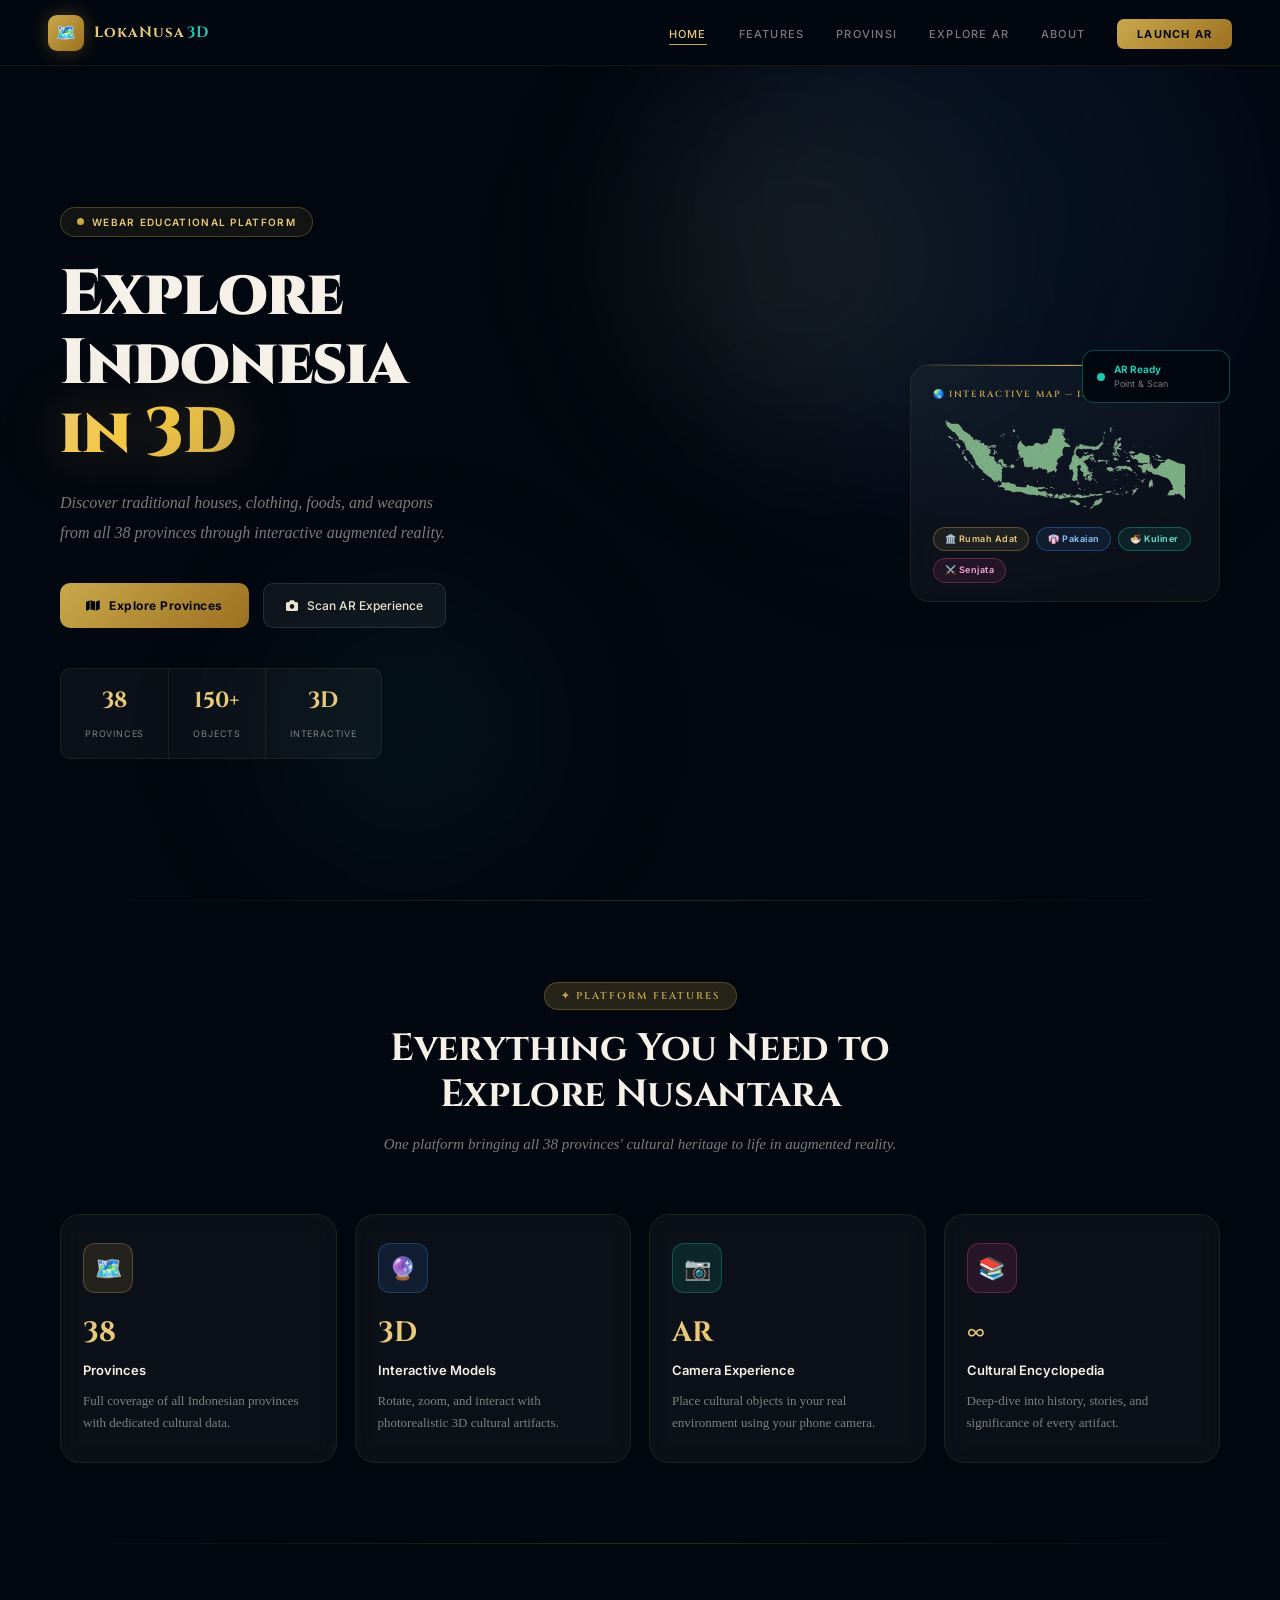
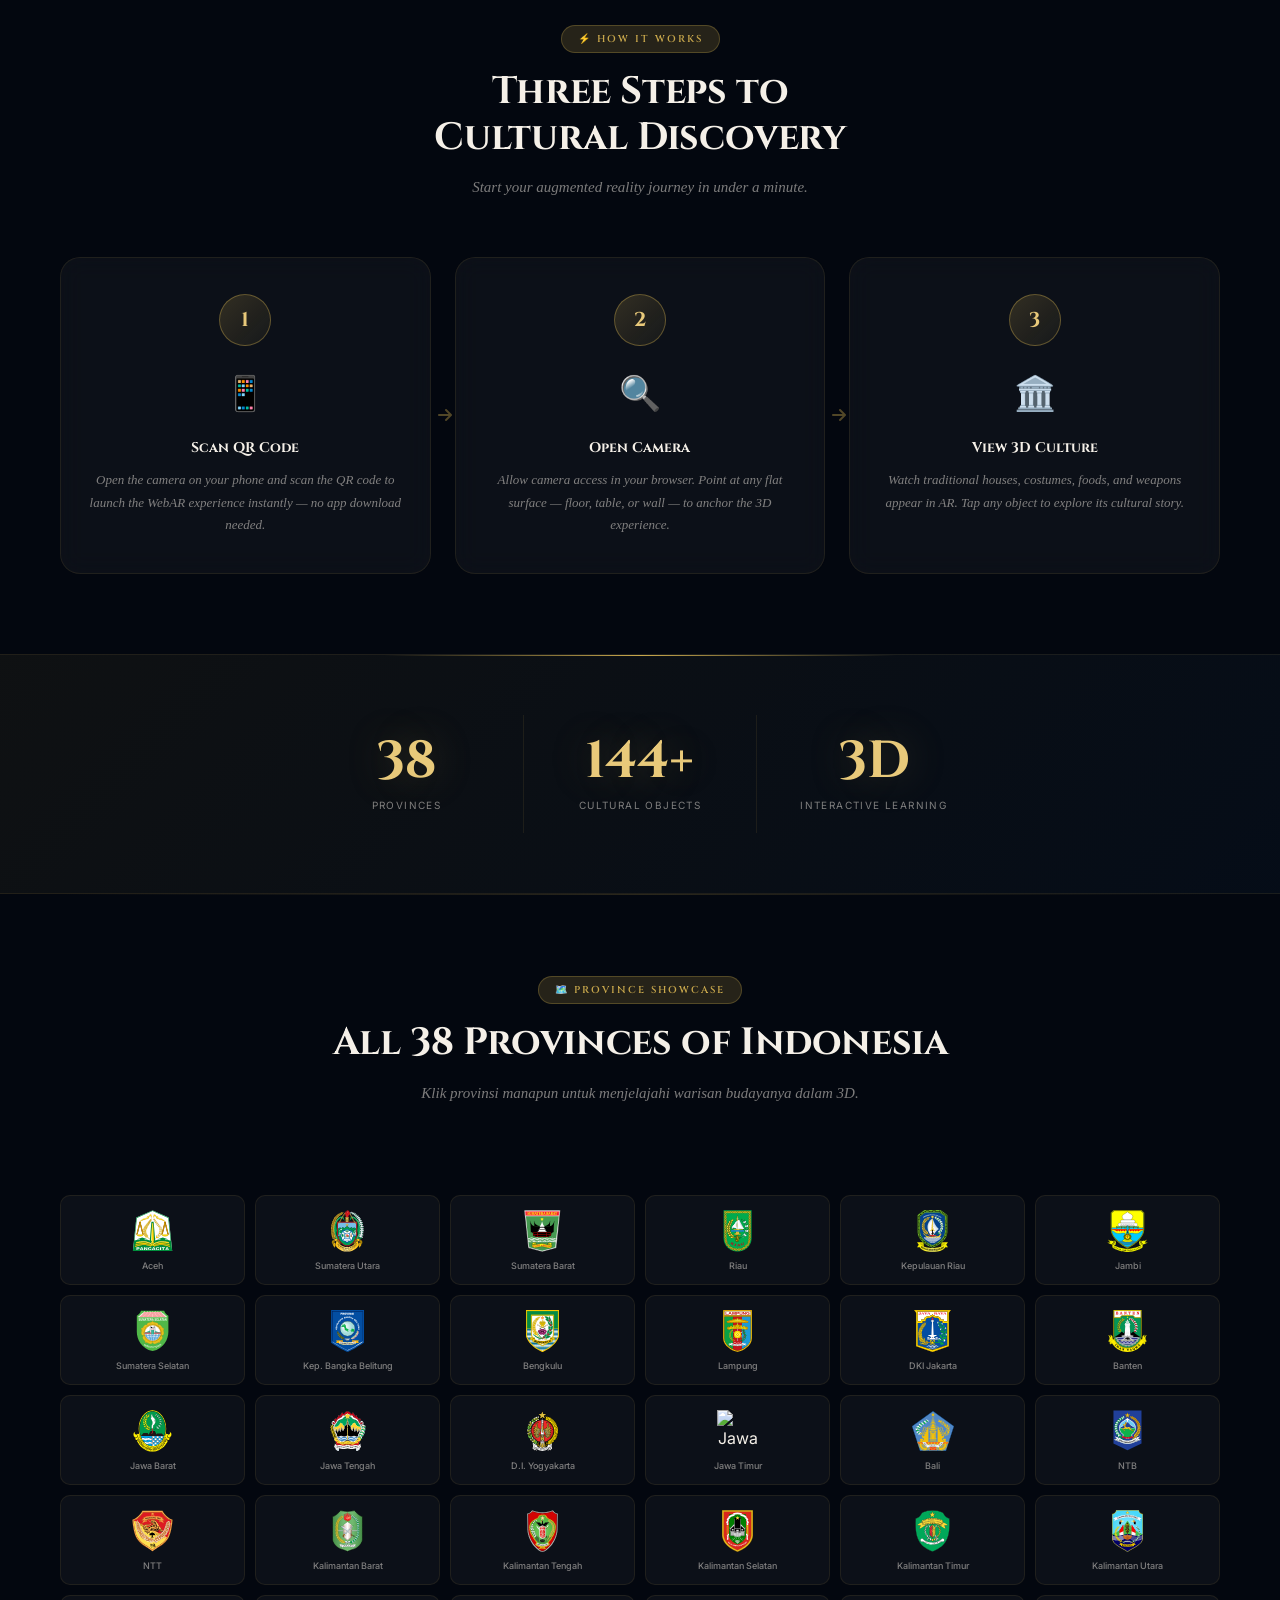
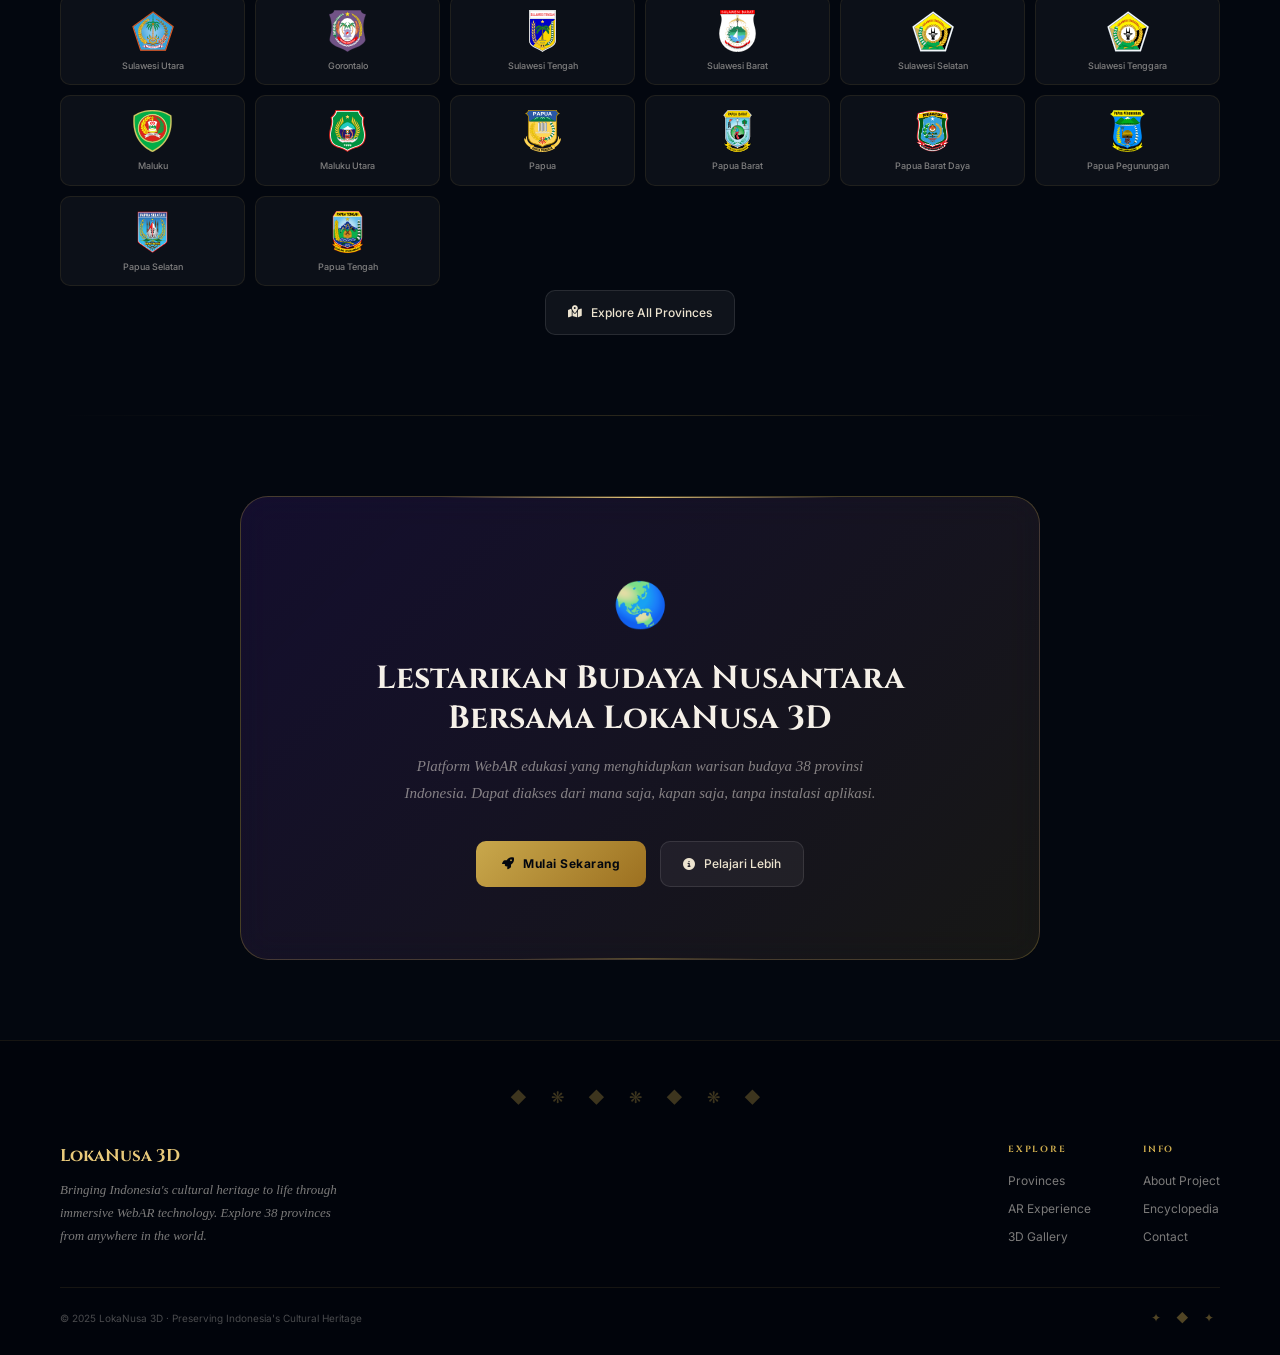
==== commit fa6d6b26: "update index.html" ====
--- a/index.html
+++ b/index.html
@@ -9,7 +9,7 @@
   <link rel="preconnect" href="https://fonts.gstatic.com" crossorigin />
   <link href="https://fonts.googleapis.com/css2?family=Cinzel:wght@400;600;700&family=Inter:wght@300;400;500;600&display=swap" rel="stylesheet" />
   <link rel="stylesheet" href="https://cdnjs.cloudflare.com/ajax/libs/font-awesome/6.5.0/css/all.min.css" crossorigin="anonymous" />
-  <link rel="stylesheet" href="/home/style.css" />
+  <link rel="stylesheet" href="./home/style.css" />
 </head>
 <body>
 
@@ -230,6 +230,6 @@
   </footer>
 
   <!-- ✅ Diperbaiki: nama file script yang benar -->
-  <script src="/home/main.js"></script>
+  <script src="./home/main.js"></script>
 </body>
 </html>
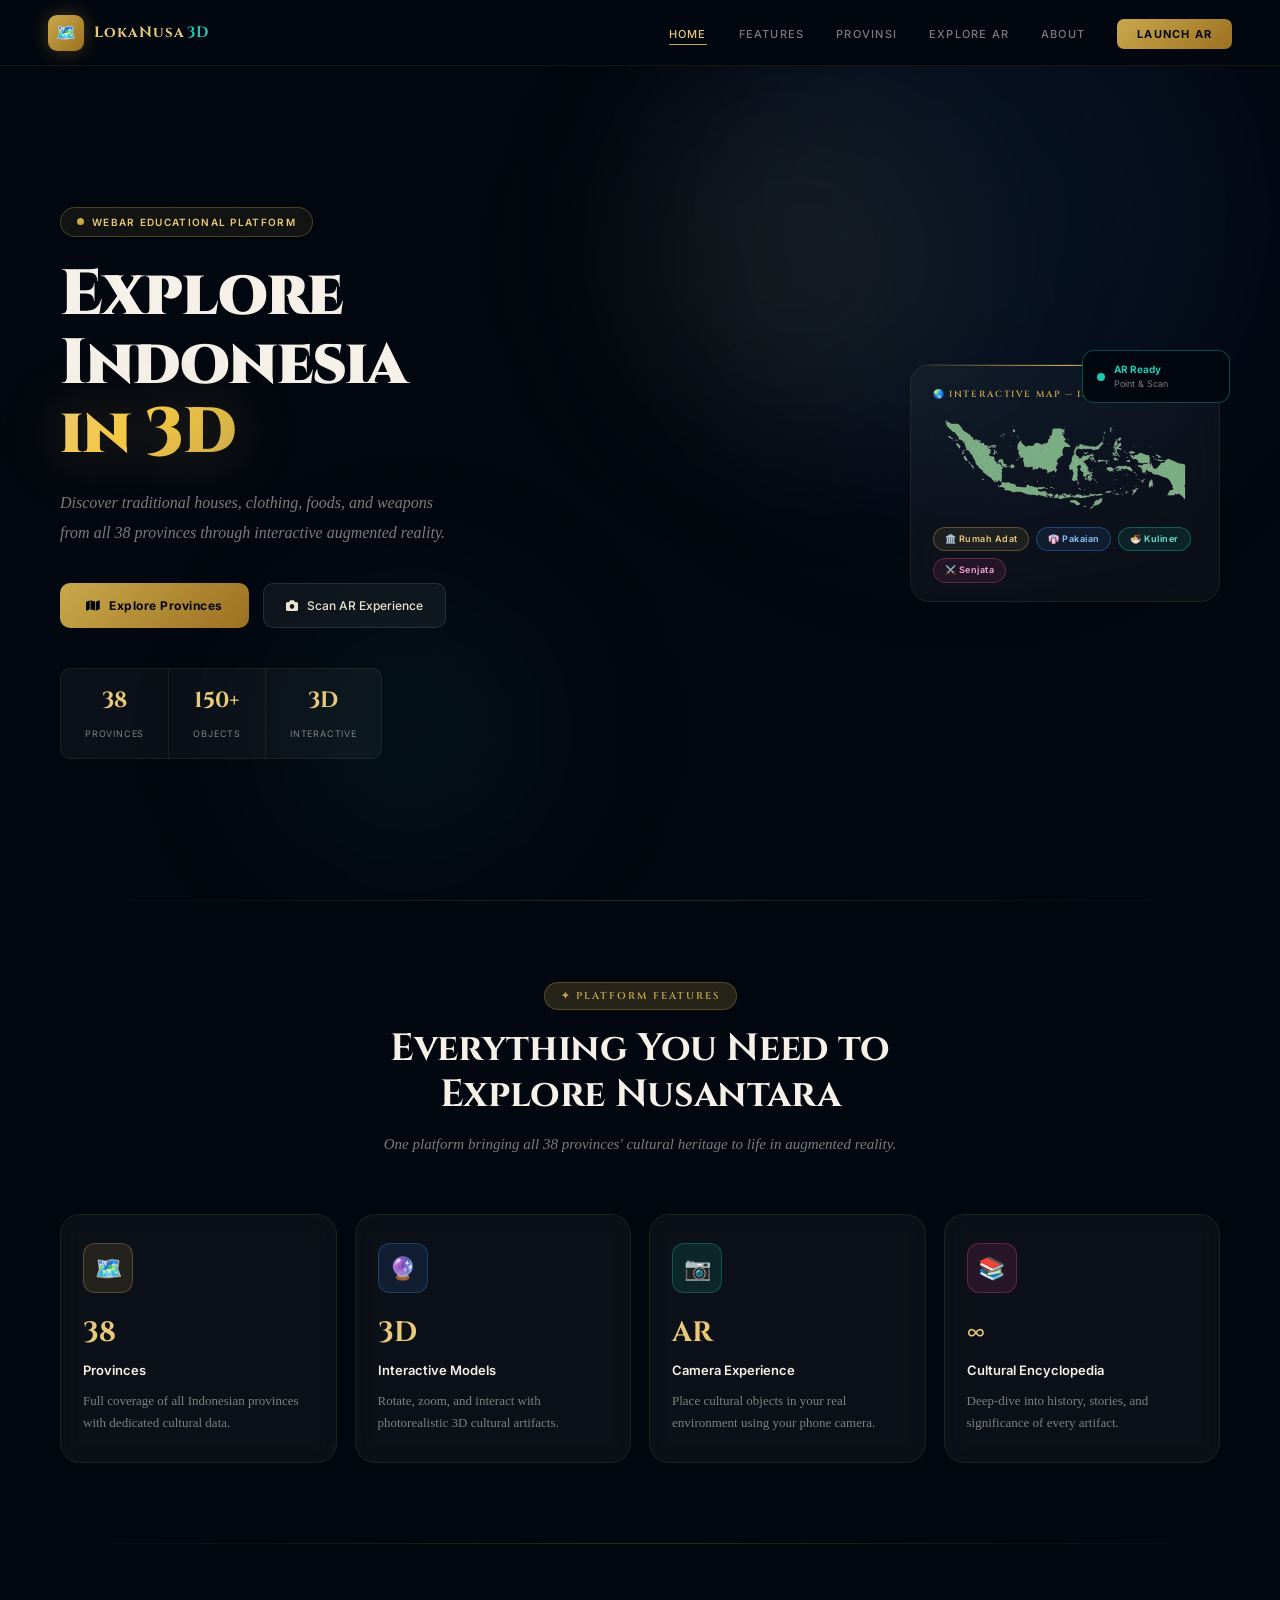
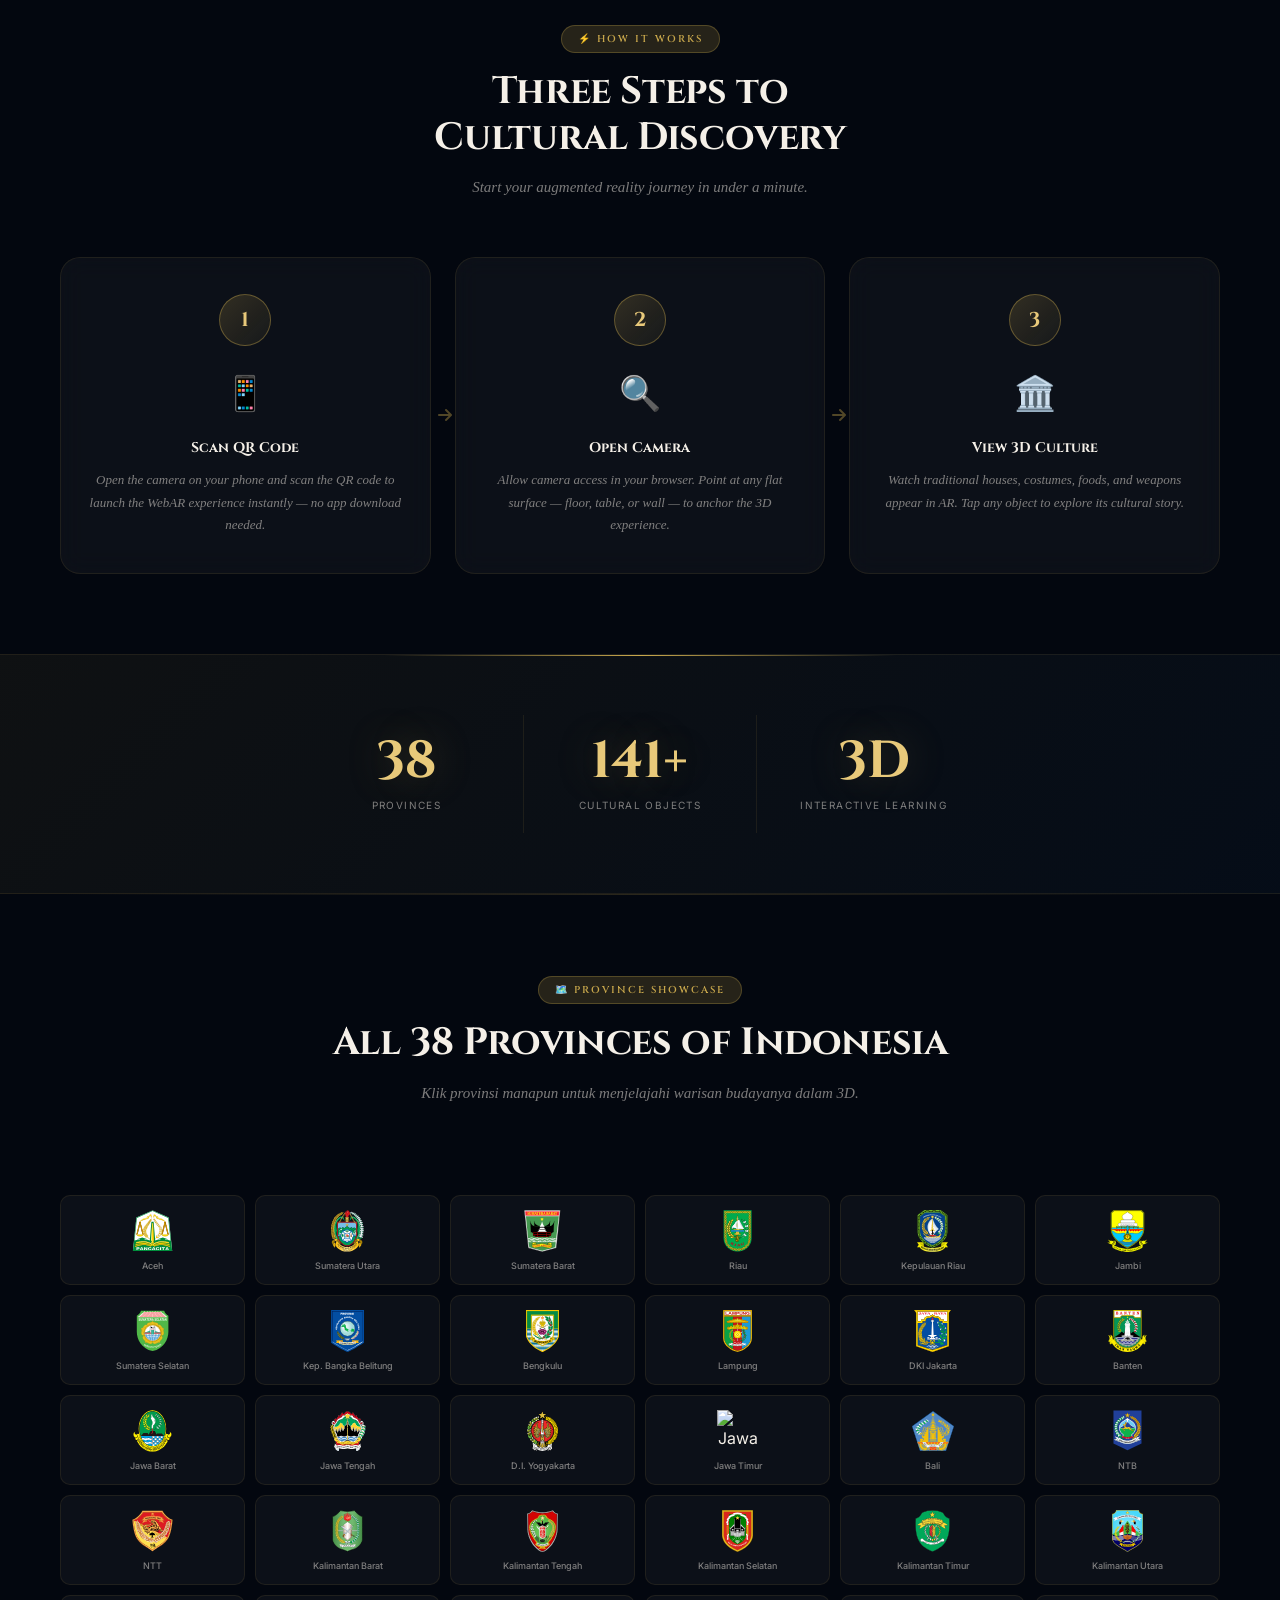
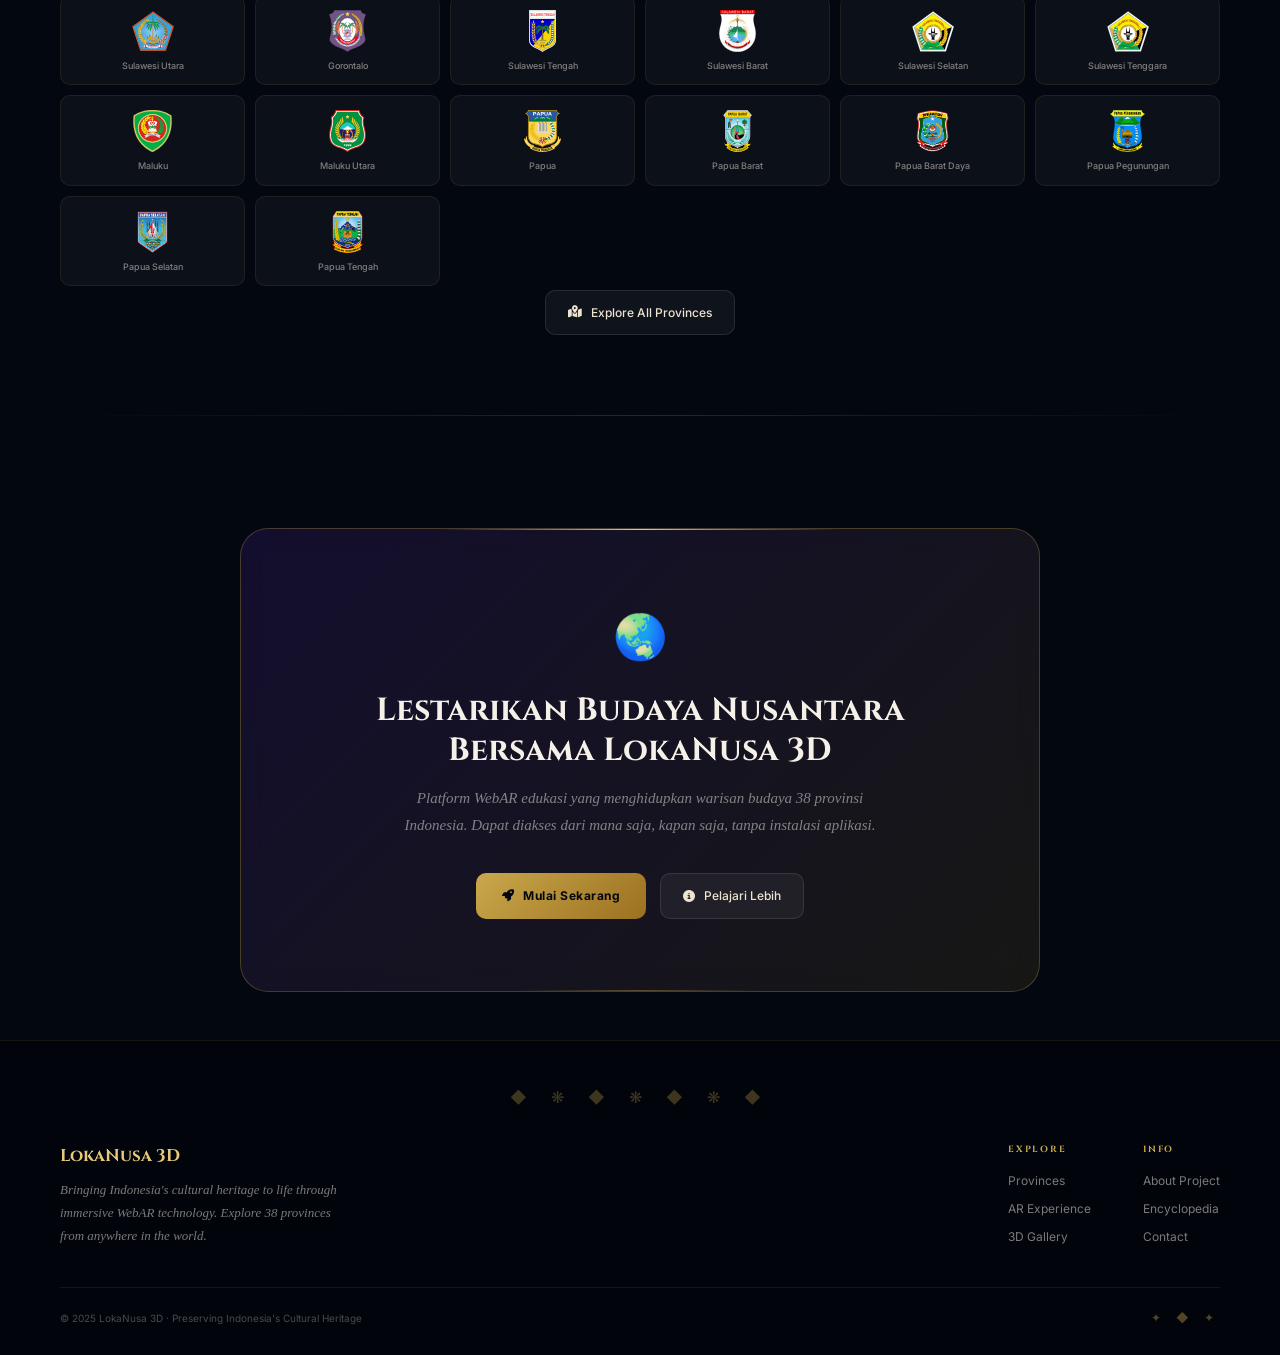
==== commit ac34a48d: "Update index.html" ====
--- a/index.html
+++ b/index.html
@@ -63,7 +63,7 @@
     <div class="hero-map-wrap reveal delay-1">
       <div class="map-card float-anim">
         <div class="map-card-title">🌏 Interactive Map — Indonesia</div>
-        <img src="../assets/maps/id.svg" class="indo-map" alt="Indonesia Map">
+        <img src="assets/maps/id.svg" class="indo-map" alt="Indonesia Map">
         <div class="culture-chips">
           <div class="chip chip-gold">🏛️ Rumah Adat</div>
           <div class="chip chip-blue">👘 Pakaian</div>
@@ -232,4 +232,4 @@
   <!-- ✅ Diperbaiki: nama file script yang benar -->
   <script src="./home/main.js"></script>
 </body>
-</html>+</html>
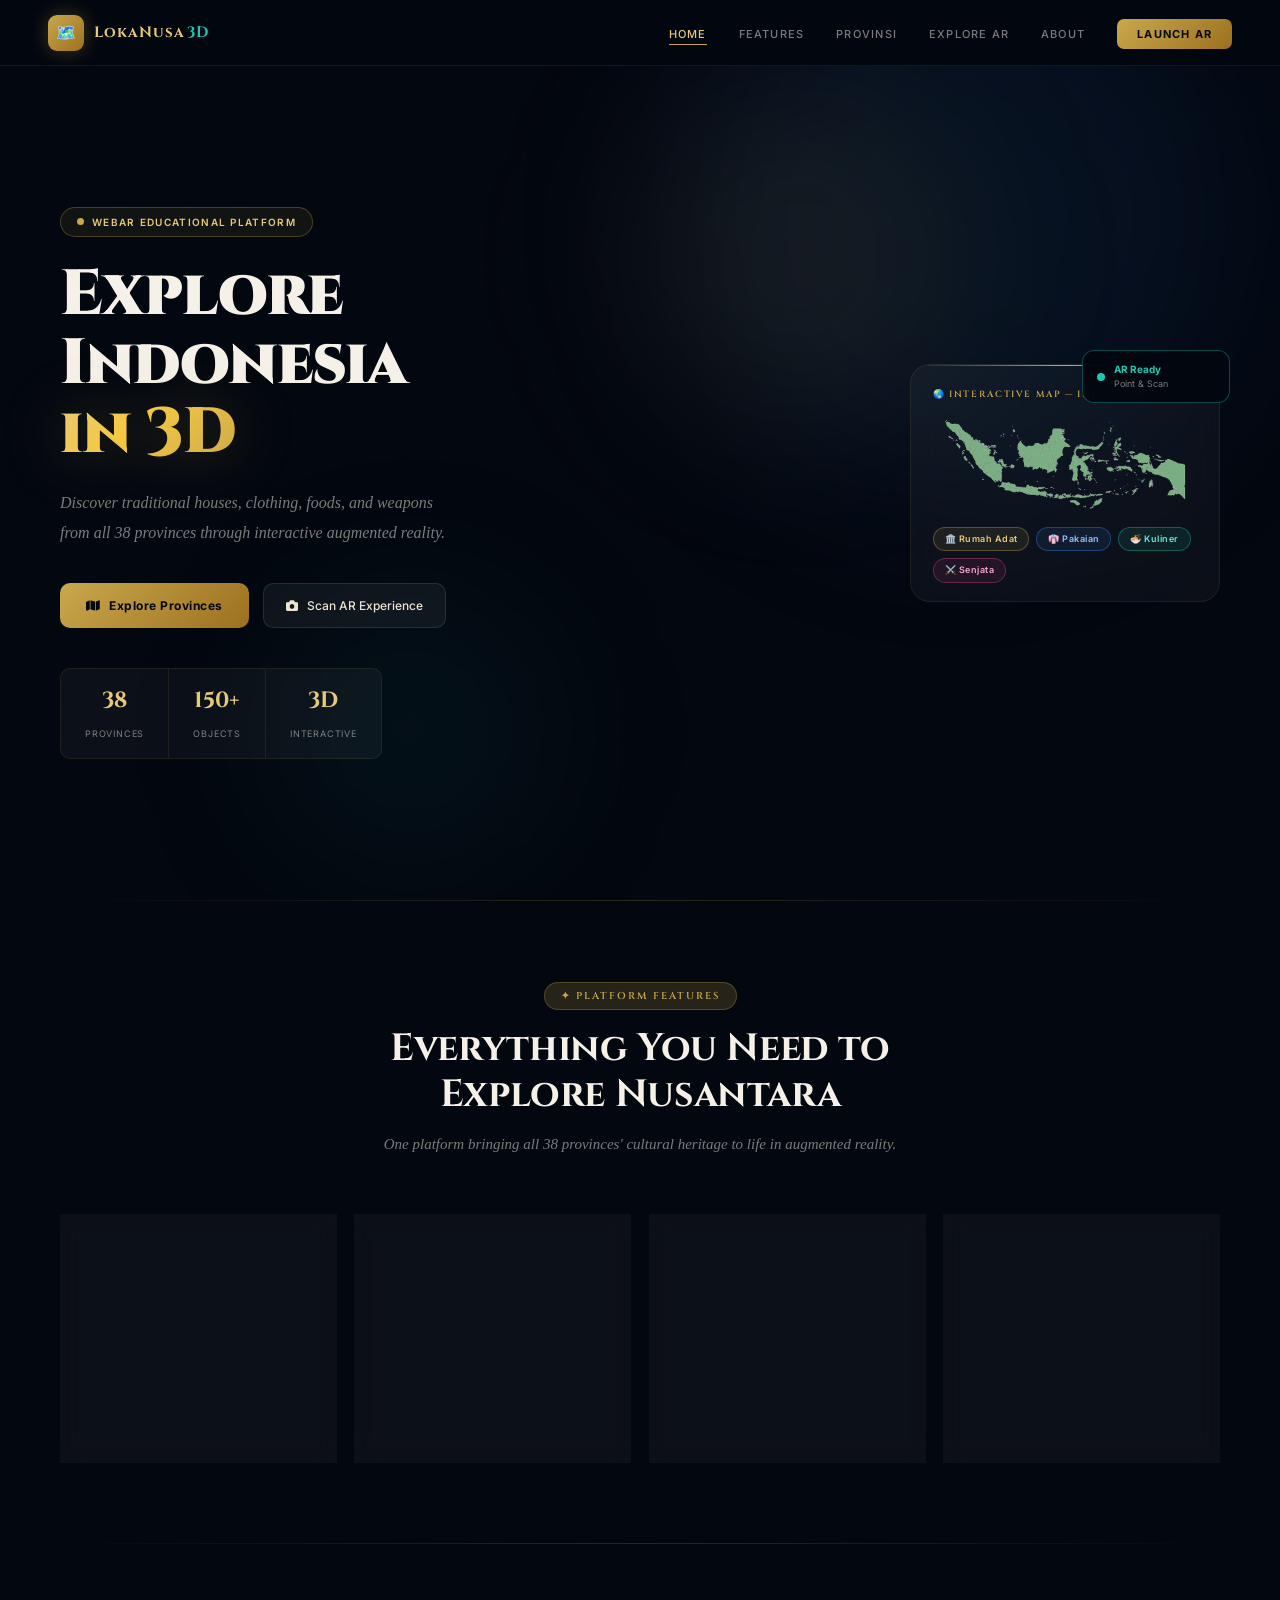
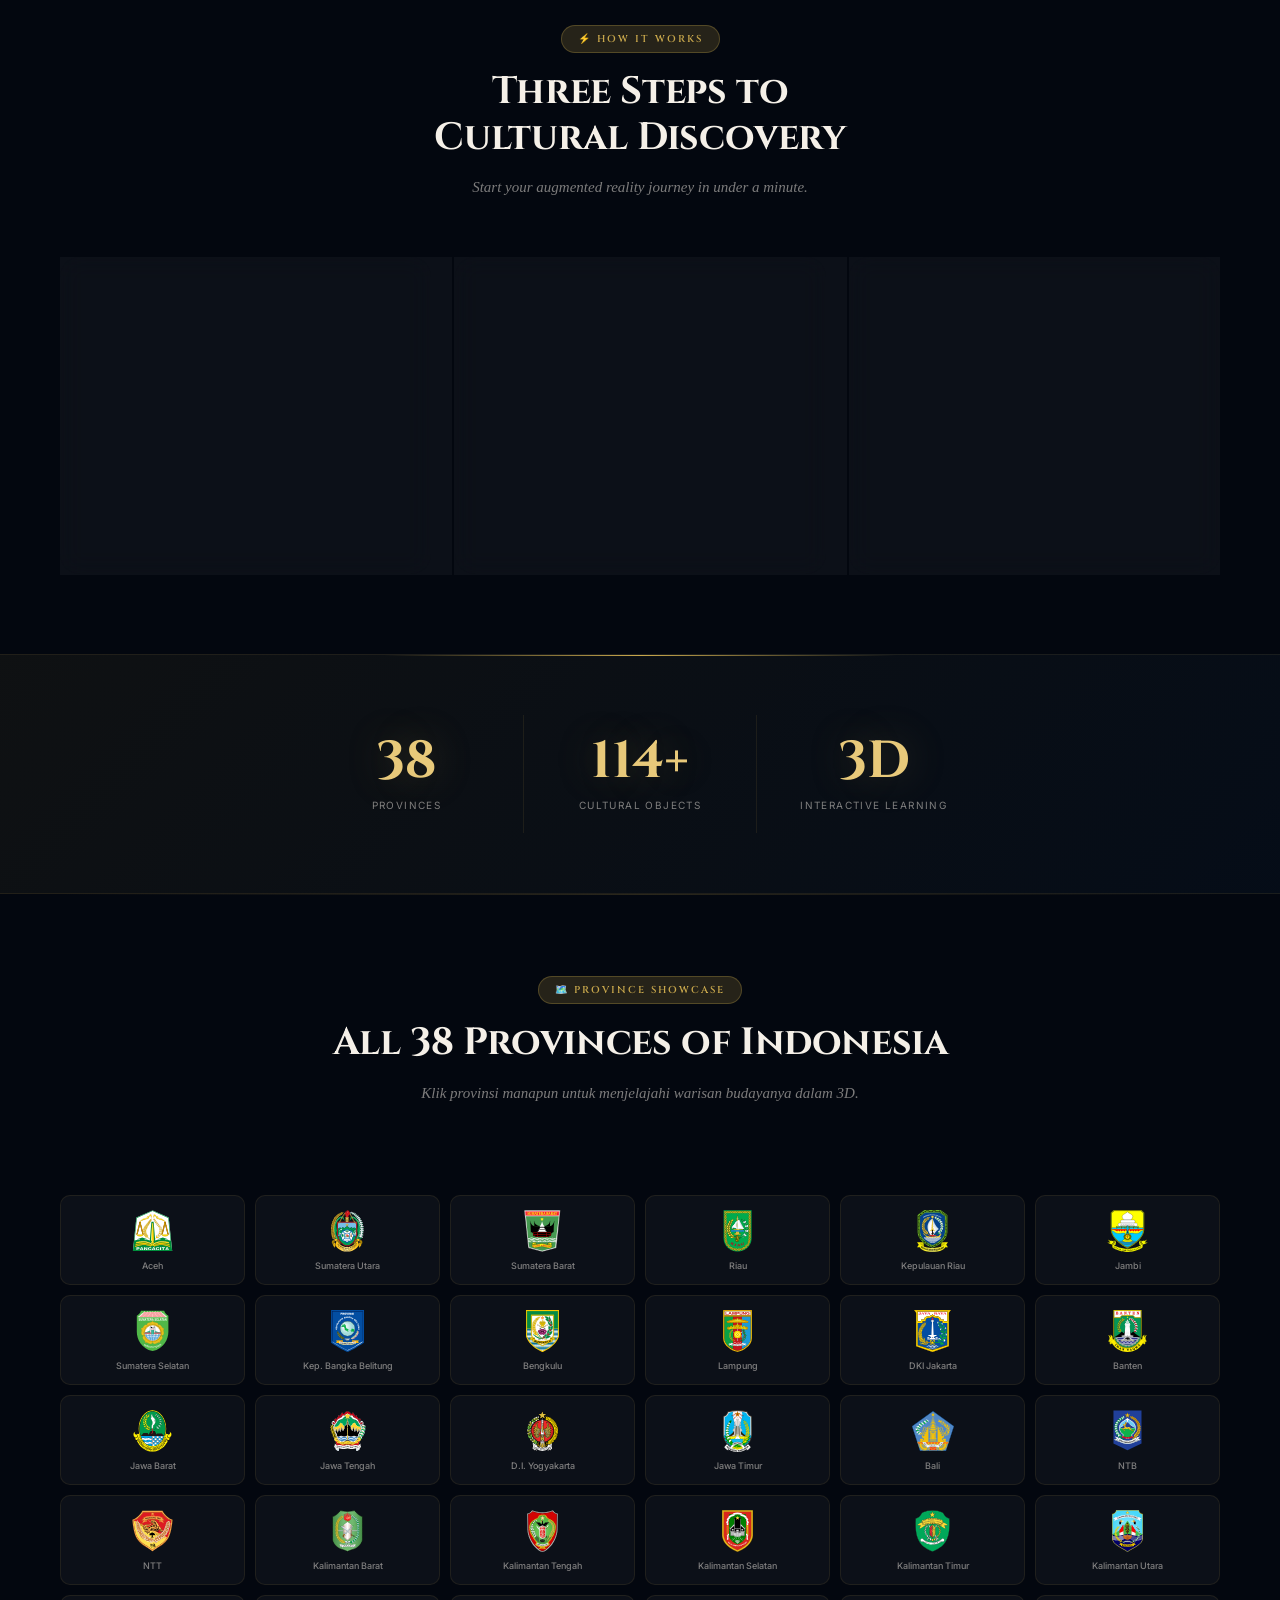
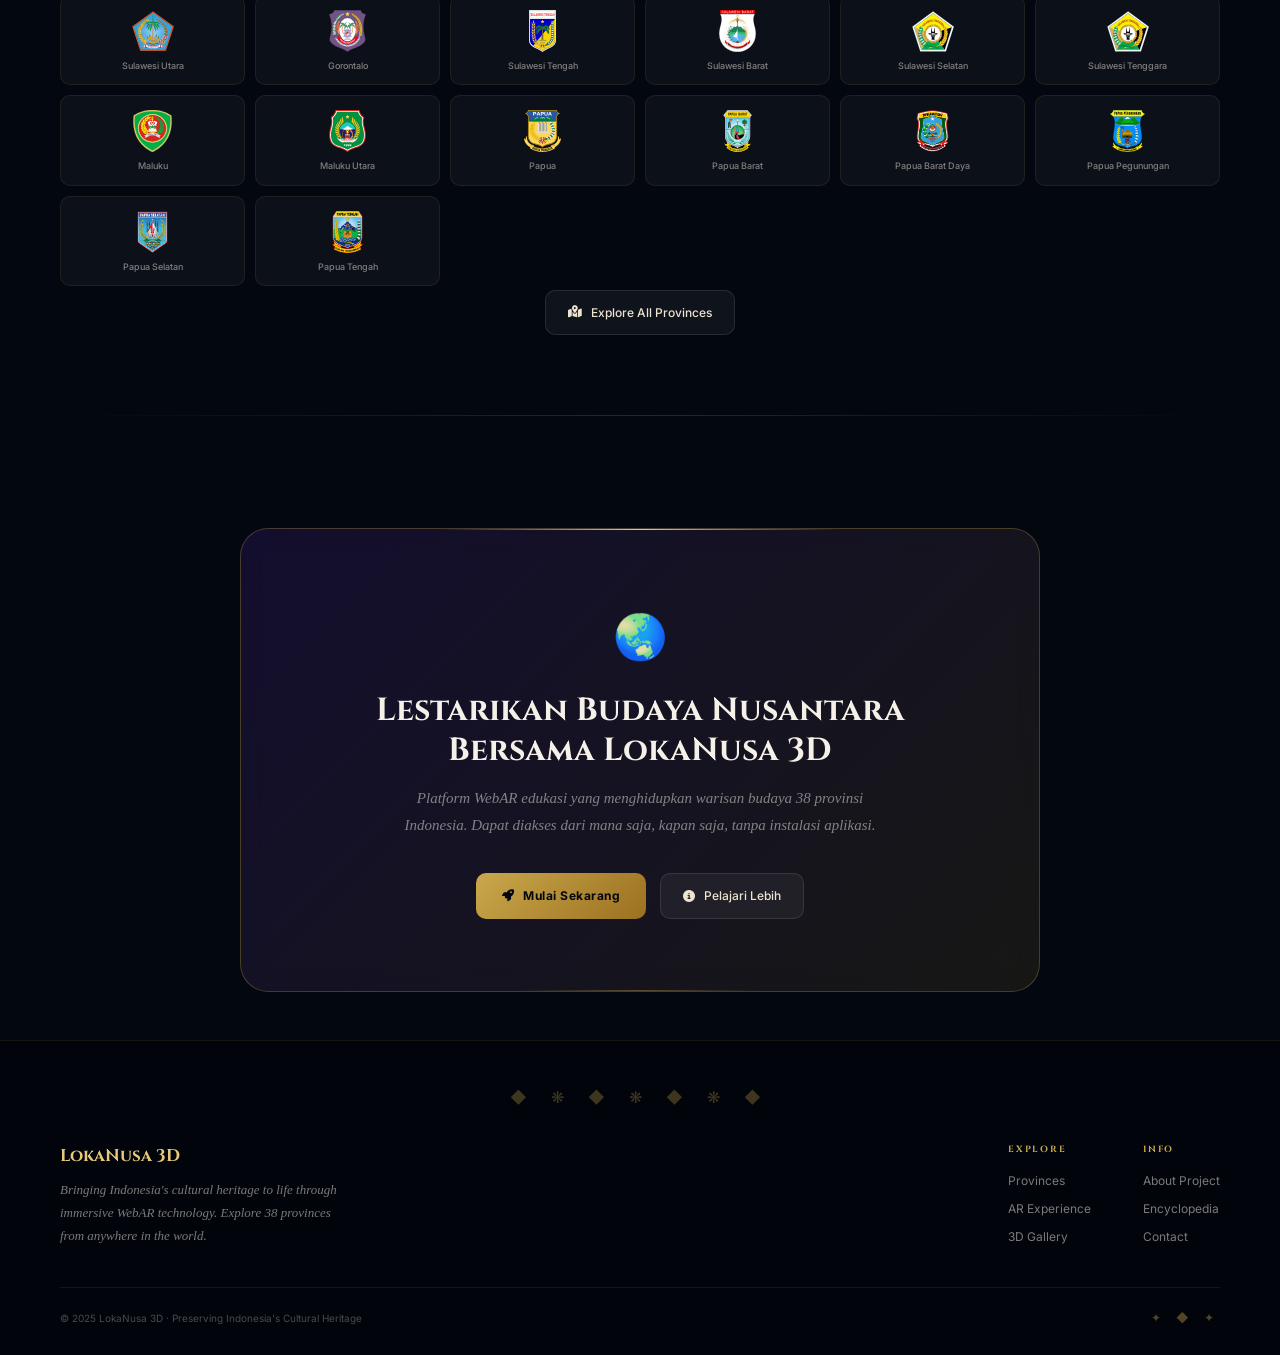
==== commit d4b517ca: "AR system ready" ====
--- a/index.html
+++ b/index.html
@@ -232,4 +232,4 @@
   <!-- ✅ Diperbaiki: nama file script yang benar -->
   <script src="./home/main.js"></script>
 </body>
-</html>
+</html>
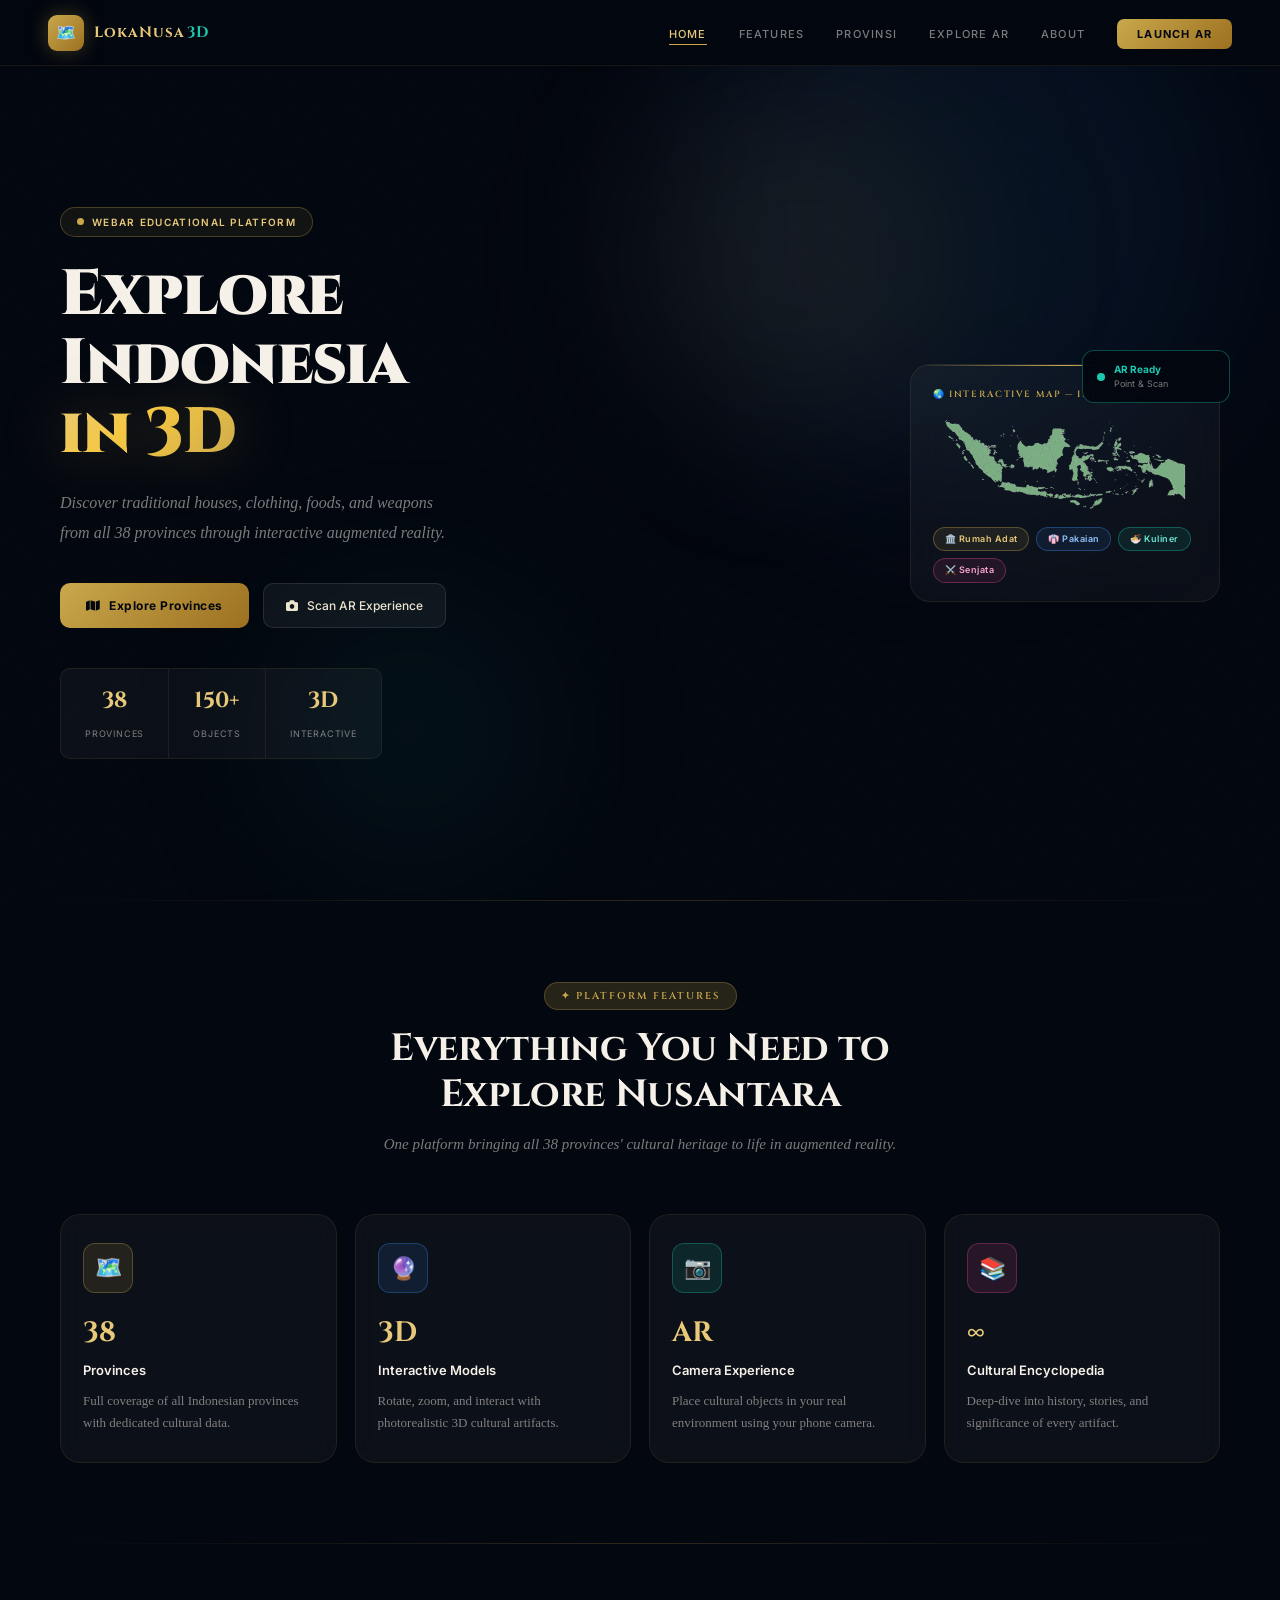
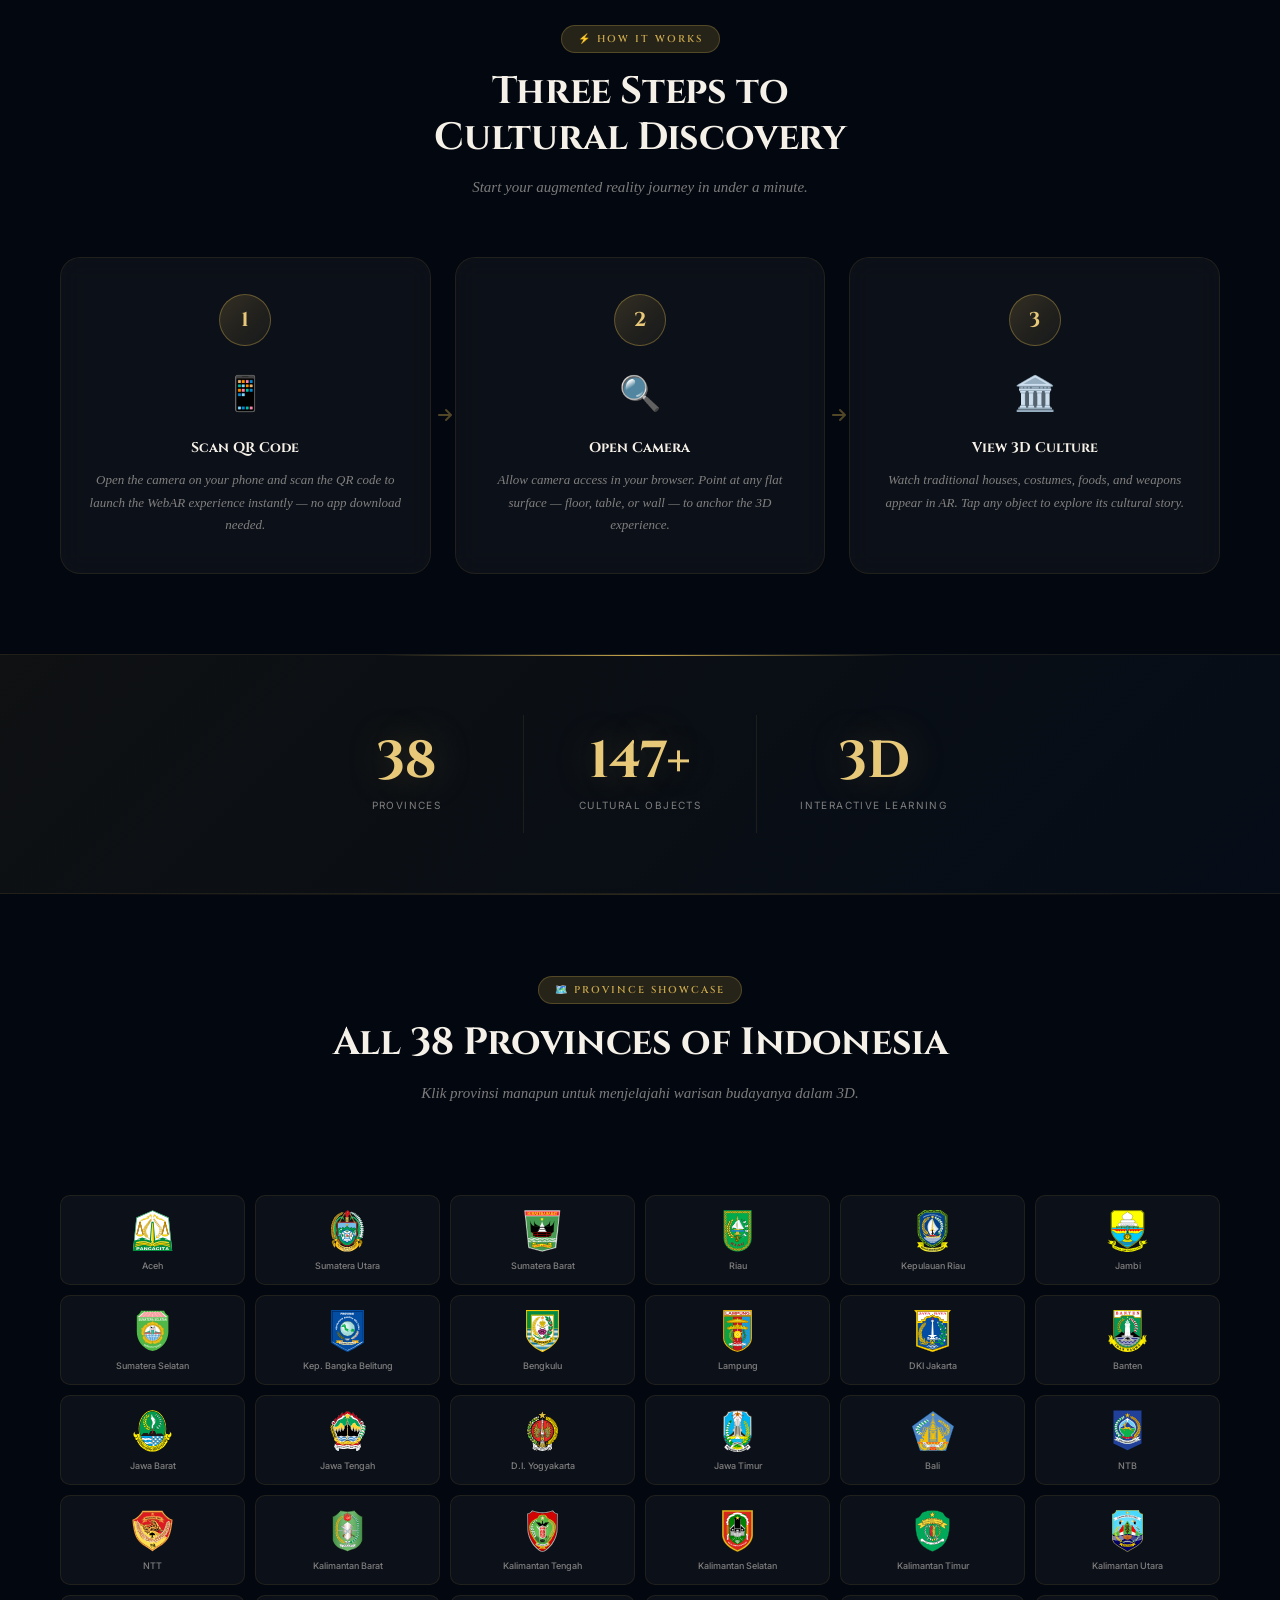
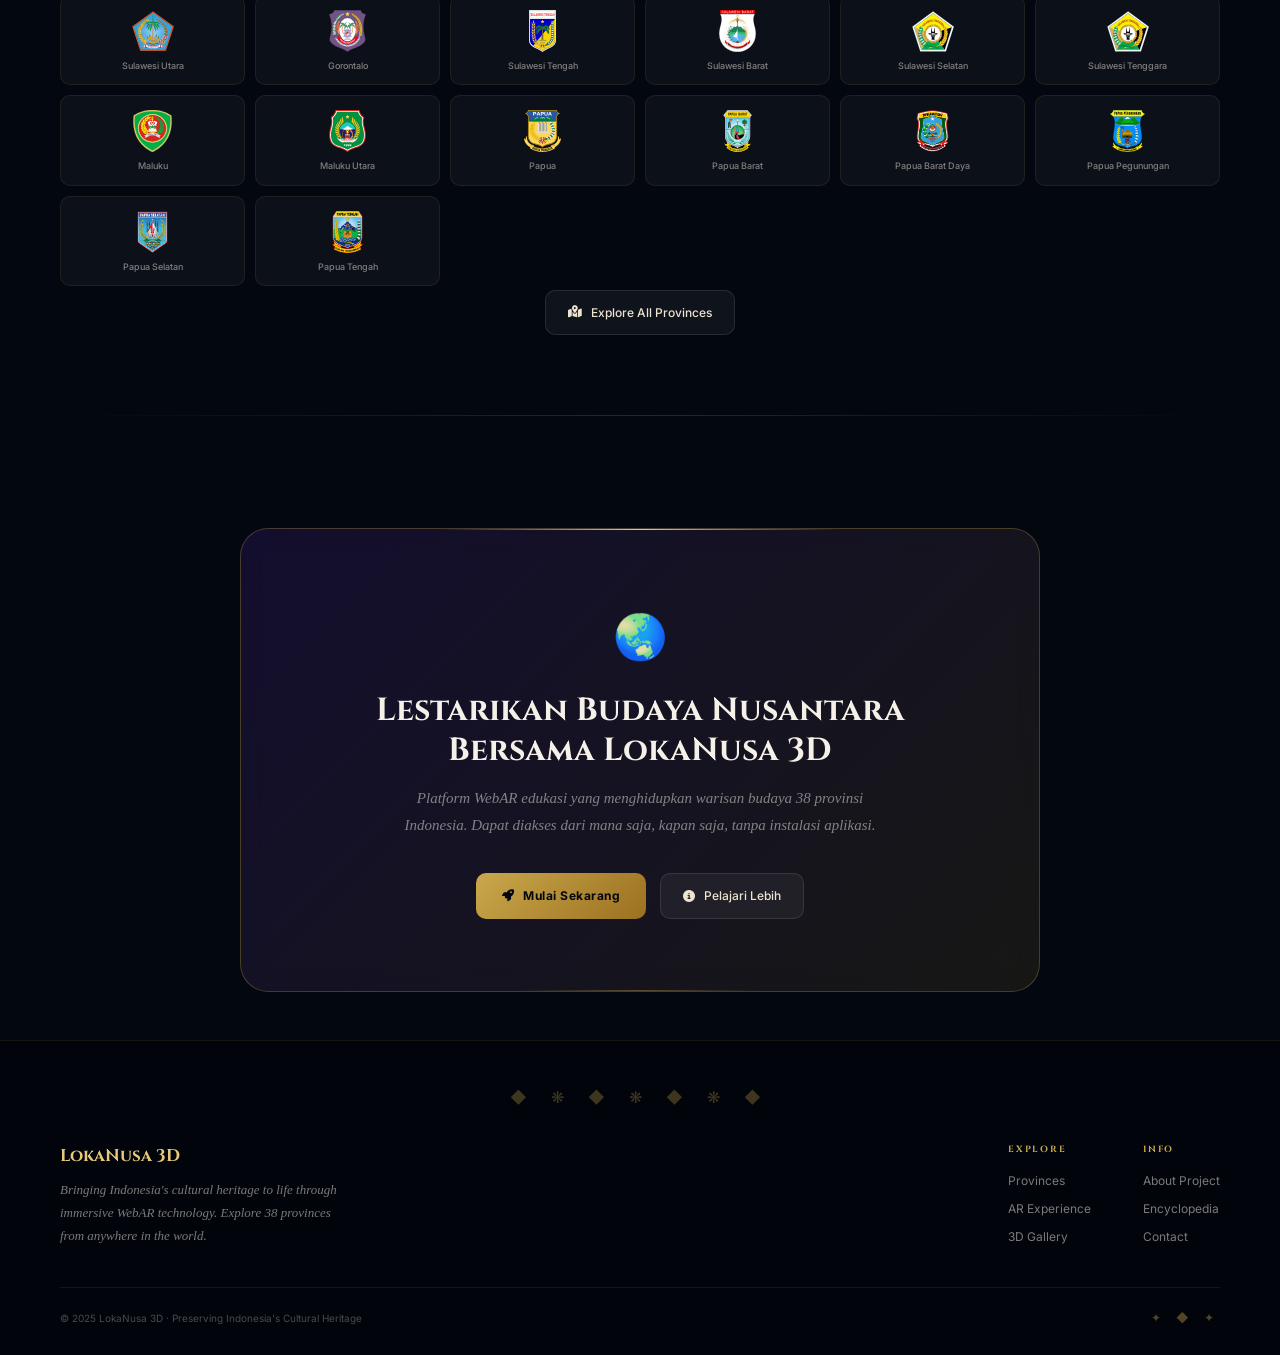
==== commit 1c3a3b33: "git status" ====
--- a/index.html
+++ b/index.html
@@ -232,4 +232,4 @@
   <!-- ✅ Diperbaiki: nama file script yang benar -->
   <script src="./home/main.js"></script>
 </body>
-</html>+</html>
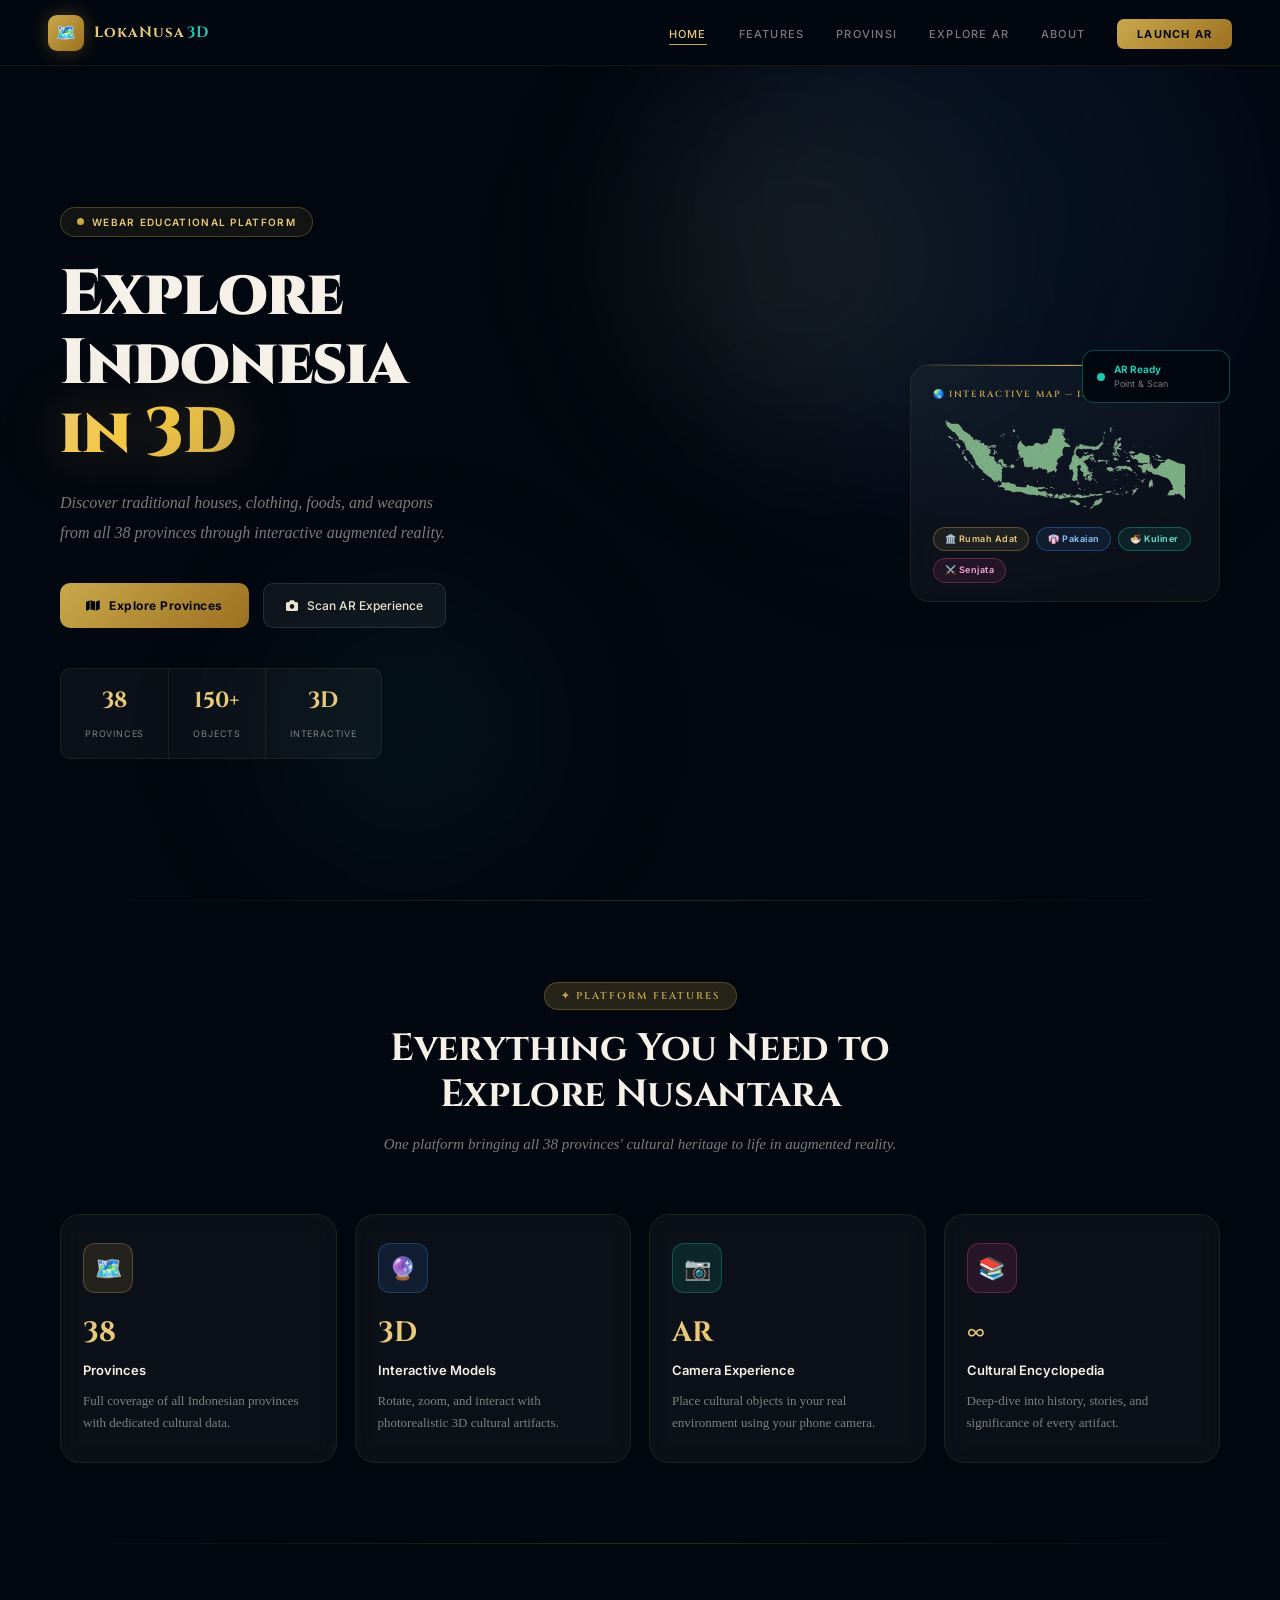
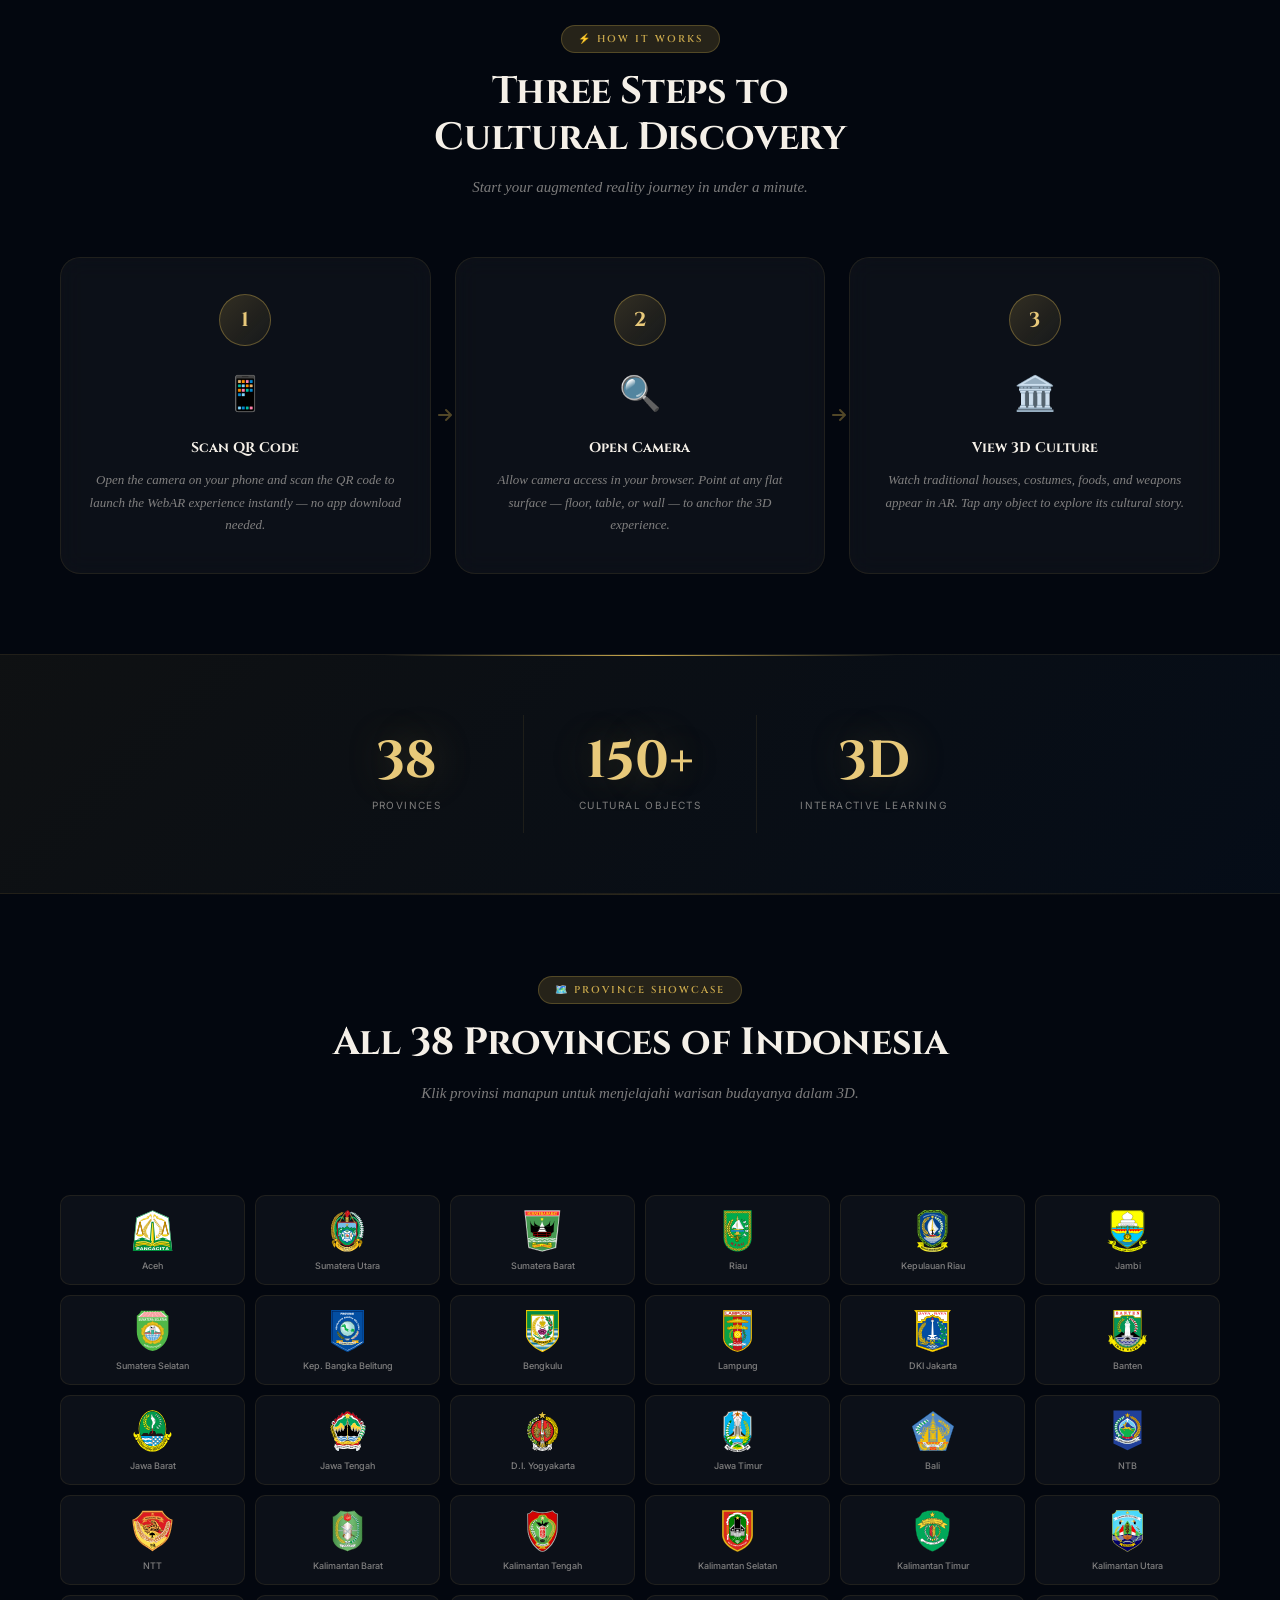
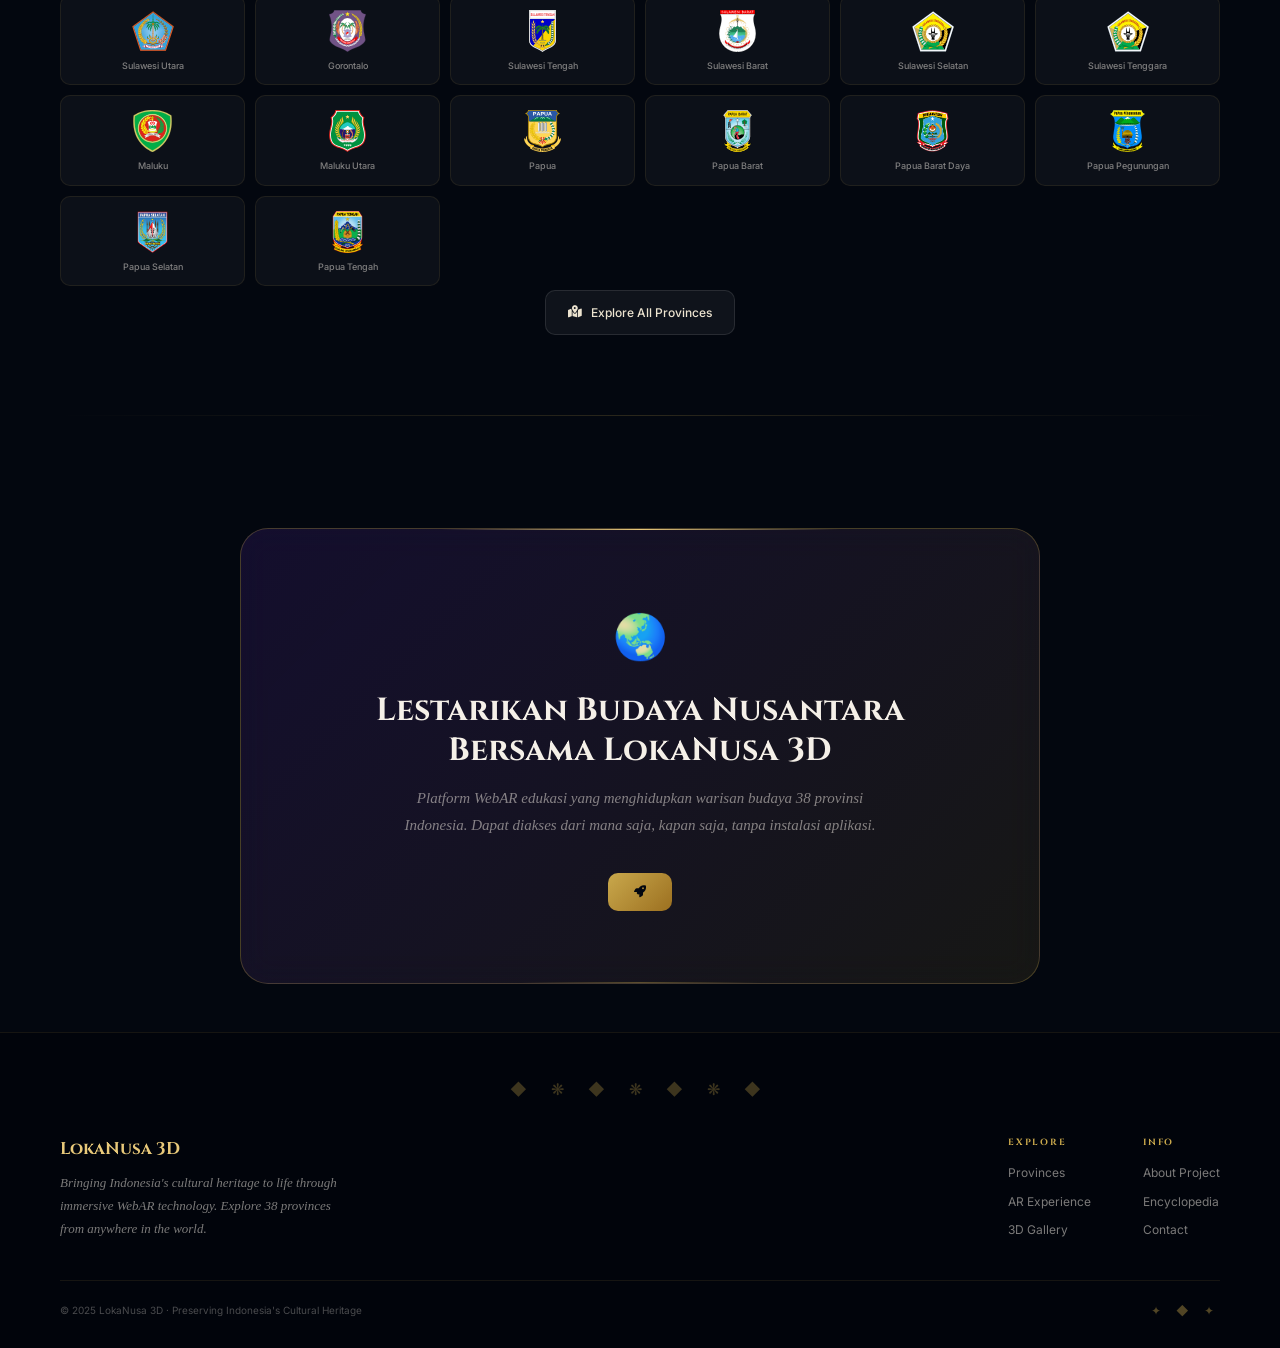
==== commit 94473bf0: "loka V2" ====
--- a/index.html
+++ b/index.html
@@ -194,8 +194,7 @@
       <h2 class="fb-title">Lestarikan Budaya Nusantara<br>Bersama LokaNusa 3D</h2>
       <p class="fb-sub">Platform WebAR edukasi yang menghidupkan warisan budaya 38 provinsi Indonesia. Dapat diakses dari mana saja, kapan saja, tanpa instalasi aplikasi.</p>
       <div class="fb-btns">
-        <a href="#contact" class="btn-gold"><i class="fa-solid fa-rocket"></i> Mulai Sekarang</a>
-        <a href="#how-it-works" class="btn-outline"><i class="fa-solid fa-circle-info"></i> Pelajari Lebih</a>
+        <a href="#contact" class="btn-gold"><i class="fa-solid fa-rocket"></i> </a>
       </div>
     </div>
   </section>
